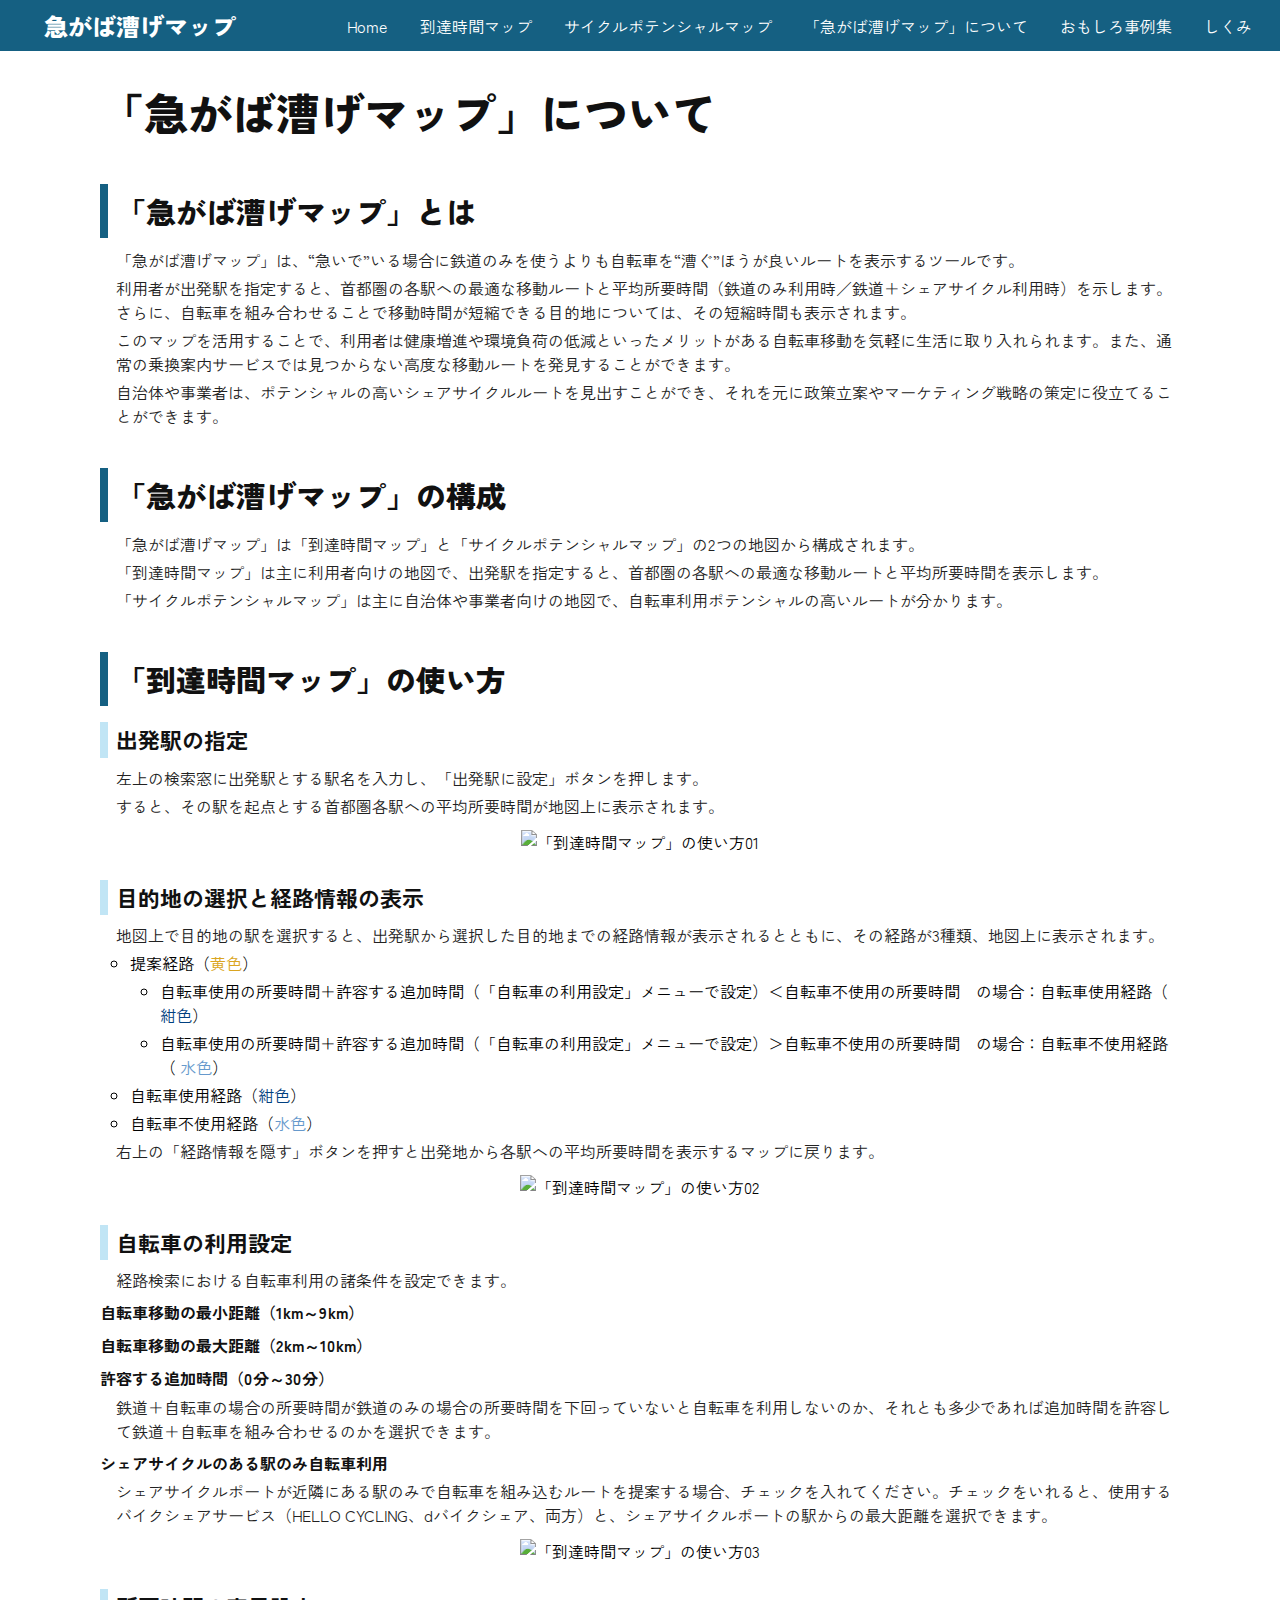
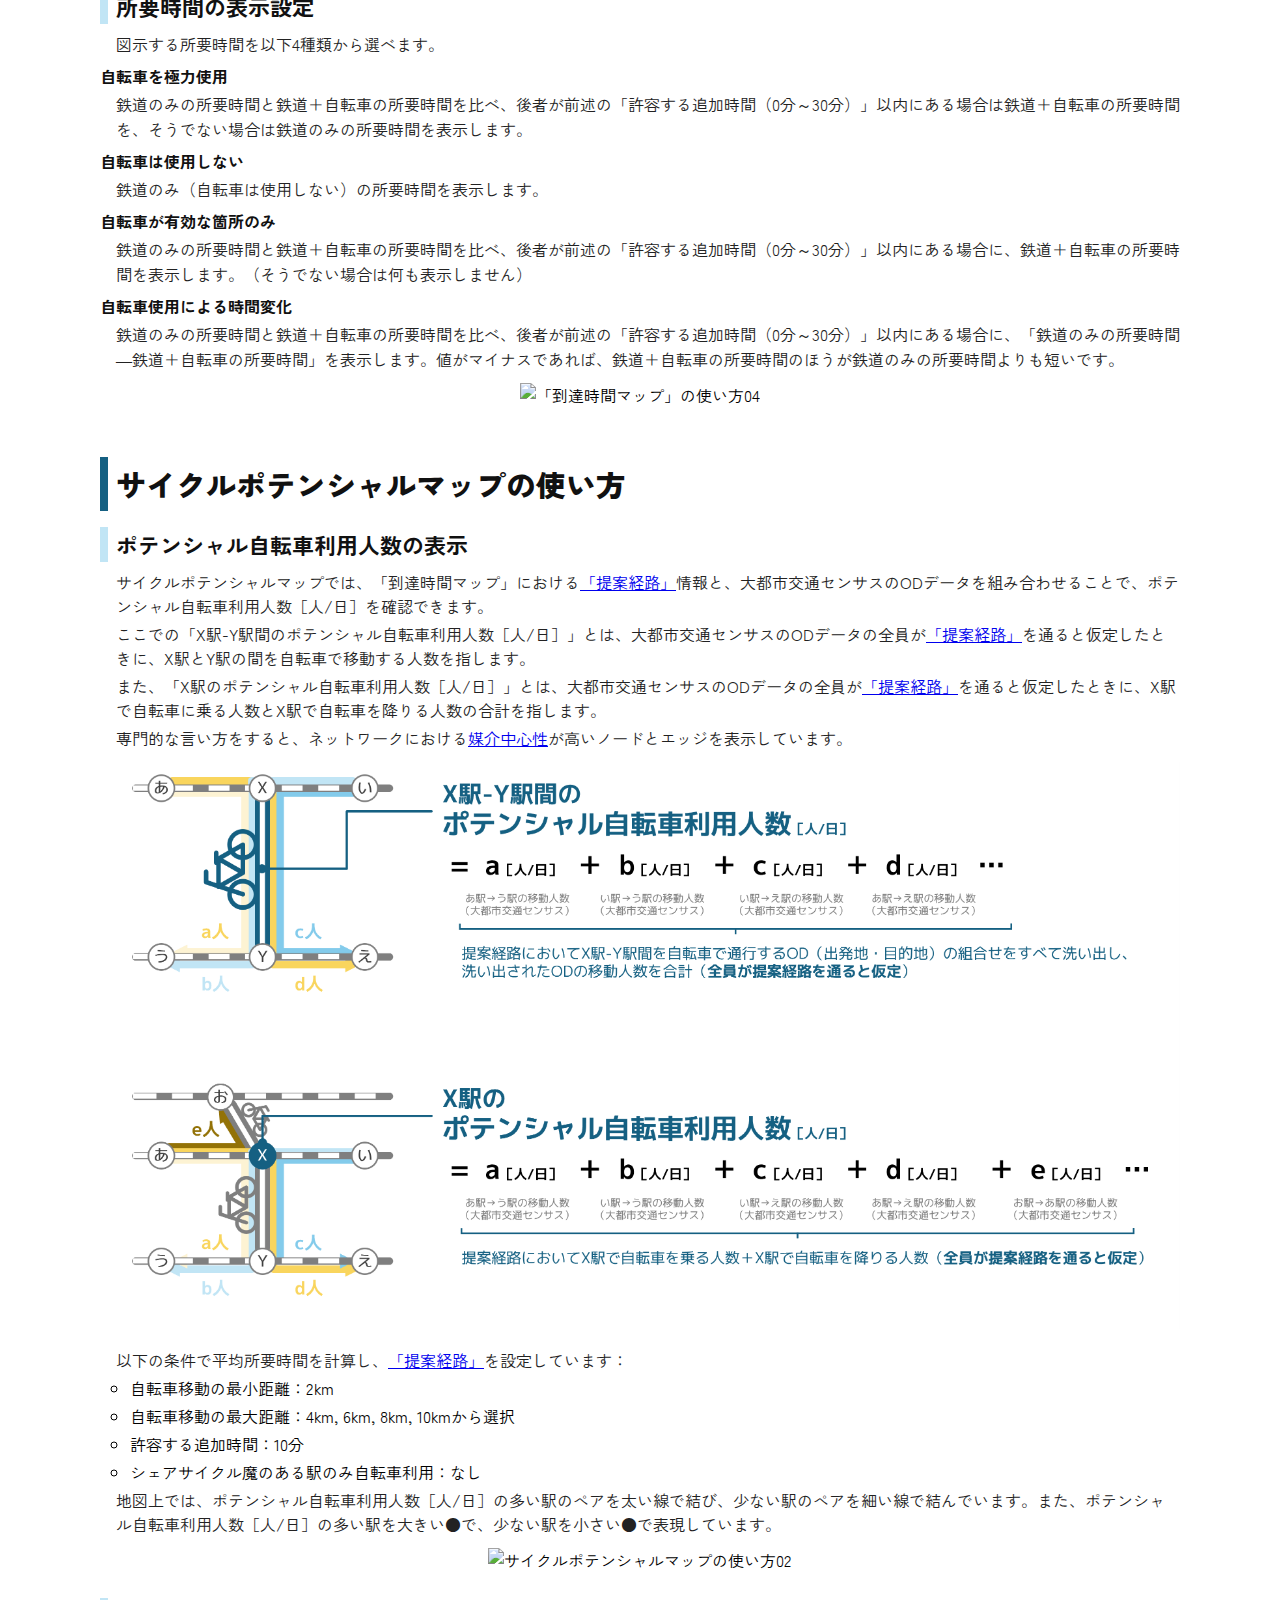
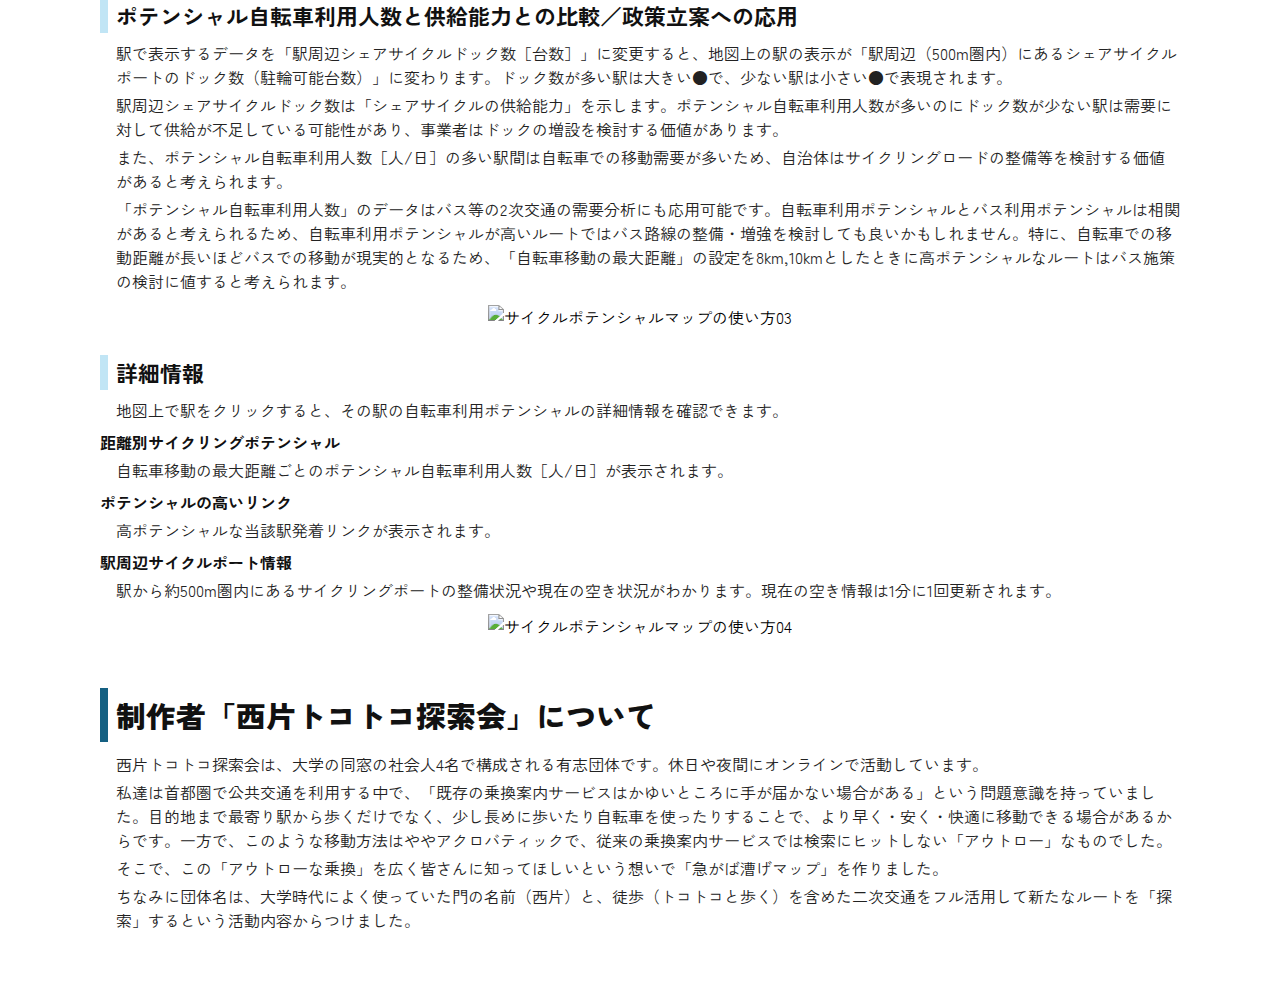
==== docs/about.html @ 2d782960 "1/11時点版コミット" ====
<!DOCTYPE html>
<html lang="ja">
<head>
    <meta charset="UTF-8">
    <meta name="viewport" content="width=device-width, initial-scale=1.0">
    <title>「急がば漕げマップ」について</title>

    <!-- PCブラウザでタブに表示されるアイコン画像 -->
    <link rel="shortcut icon" href="img/favicon.png">
    
    <!-- Google Fonts -->
    <link rel="preconnect" href="https://fonts.googleapis.com">
    <link rel="preconnect" href="https://fonts.gstatic.com" crossorigin>
    <link href="https://fonts.googleapis.com/css2?family=Zen+Kaku+Gothic+New&display=swap" rel="stylesheet">
    
    <!-- 共通 -->
    <script charset="utf-8" src="header.js"></script>
    <link href="style.css" rel="stylesheet">
    
</head>
<body>
    <!-- header.htmlから読み込んだ#headerをheaderタグとして配置 -->
    <header id="header-placeholder"></header>

    <main>
    <div class="article">
        <h1>「急がば漕げマップ」について</h1>

        <h2>「急がば漕げマップ」とは</h2>
            <p>「急がば漕げマップ」は、“急いで”いる場合に鉄道のみを使うよりも自転車を“漕ぐ”ほうが良いルートを表示するツールです。</p>
            <p>利用者が出発駅を指定すると、首都圏の各駅への最適な移動ルートと平均所要時間（鉄道のみ利用時／鉄道＋シェアサイクル利用時）を示します。さらに、自転車を組み合わせることで移動時間が短縮できる目的地については、その短縮時間も表示されます。</p>
            <p>このマップを活用することで、利用者は健康増進や環境負荷の低減といったメリットがある自転車移動を気軽に生活に取り入れられます。また、通常の乗換案内サービスでは見つからない高度な移動ルートを発見することができます。</p>
            <p>自治体や事業者は、ポテンシャルの高いシェアサイクルルートを見出すことができ、それを元に政策立案やマーケティング戦略の策定に役立てることができます。</p>
        <h2>「急がば漕げマップ」の構成</h2>
            <p>「急がば漕げマップ」は「到達時間マップ」と「サイクルポテンシャルマップ」の2つの地図から構成されます。</p>
            <p>「到達時間マップ」は主に利用者向けの地図で、出発駅を指定すると、首都圏の各駅への最適な移動ルートと平均所要時間を表示します。</p>
            <p>「サイクルポテンシャルマップ」は主に自治体や事業者向けの地図で、自転車利用ポテンシャルの高いルートが分かります。</p>
        <h2>「到達時間マップ」の使い方</h2>
            <h3>出発駅の指定</h3>
                <p>左上の検索窓に出発駅とする駅名を入力し、「出発駅に設定」ボタンを押します。</p>
                <p>すると、その駅を起点とする首都圏各駅への平均所要時間が地図上に表示されます。</p>
                <div class="explanation_img">
                    <img src="img/map_explanation01.png" alt="「到達時間マップ」の使い方01">
                </div>
            <h3>目的地の選択と経路情報の表示</h3> 
                <p>地図上で目的地の駅を選択すると、出発駅から選択した目的地までの経路情報が表示されるとともに、その経路が3種類、地図上に表示されます。</p>
                <ul>
                    <li id="suggest_route_def">提案経路（<span class="suggest_route">黄色</span>）</li>
                        <ul>
                            <li>自転車使用の所要時間＋許容する追加時間（「自転車の利用設定」メニューで設定）＜自転車不使用の所要時間　の場合：自転車使用経路（ <span class="cycle_route">紺色</span>）</li>
                            <li>自転車使用の所要時間＋許容する追加時間（「自転車の利用設定」メニューで設定）＞自転車不使用の所要時間　の場合：自転車不使用経路（ <span class="nocycle_route">水色</span>）</li>
                        </ul>
                    <li>自転車使用経路（<span class="cycle_route">紺色</span>）</li>
                    <li>自転車不使用経路（<span class="nocycle_route">水色</span>）</li>
                </ul>
                <p>右上の「経路情報を隠す」ボタンを押すと出発地から各駅への平均所要時間を表示するマップに戻ります。
                </p>
                <div class="explanation_img">
                    <img src="img/map_explanation02.png" alt="「到達時間マップ」の使い方02">
                </div>
            <h3>自転車の利用設定</h3>
                    <p>経路検索における自転車利用の諸条件を設定できます。</p>
                <h4>自転車移動の最小距離（1km～9km）</h4>
                <h4>自転車移動の最大距離（2km～10km）</h4>
                <h4>許容する追加時間（0分～30分）</h4>
                    <p>鉄道＋自転車の場合の所要時間が鉄道のみの場合の所要時間を下回っていないと自転車を利用しないのか、それとも多少であれば追加時間を許容して鉄道＋自転車を組み合わせるのかを選択できます。</p>
                <h4>シェアサイクルのある駅のみ自転車利用</h4>
                    <p>シェアサイクルポートが近隣にある駅のみで自転車を組み込むルートを提案する場合、チェックを入れてください。チェックをいれると、使用するバイクシェアサービス（HELLO CYCLING、dバイクシェア、両方）と、シェアサイクルポートの駅からの最大距離を選択できます。</p>
            <div class="explanation_img">
                <img src="img/map_explanation03.png" alt="「到達時間マップ」の使い方03">
            </div>

            <h3>所要時間の表示設定</h3>
                    <p>図示する所要時間を以下4種類から選べます。</p>
                <h4>自転車を極力使用</h4>
                    <p>鉄道のみの所要時間と鉄道＋自転車の所要時間を比べ、後者が前述の「許容する追加時間（0分～30分）」以内にある場合は鉄道＋自転車の所要時間を、そうでない場合は鉄道のみの所要時間を表示します。</p>
                <h4>自転車は使用しない</h4>
                    <p>鉄道のみ（自転車は使用しない）の所要時間を表示します。</p>
                <h4>自転車が有効な箇所のみ</h4>
                    <p>鉄道のみの所要時間と鉄道＋自転車の所要時間を比べ、後者が前述の「許容する追加時間（0分～30分）」以内にある場合に、鉄道＋自転車の所要時間を表示します。（そうでない場合は何も表示しません）</p>
                <h4>自転車使用による時間変化</h4>
                    <p>鉄道のみの所要時間と鉄道＋自転車の所要時間を比べ、後者が前述の「許容する追加時間（0分～30分）」以内にある場合に、「鉄道のみの所要時間―鉄道＋自転車の所要時間」を表示します。値がマイナスであれば、鉄道＋自転車の所要時間のほうが鉄道のみの所要時間よりも短いです。</p>
                    <div class="explanation_img">
                        <img src="img/map_explanation04.png" alt="「到達時間マップ」の使い方04">
                    </div>
        

        <h2>サイクルポテンシャルマップの使い方</h2>

        <h3>ポテンシャル自転車利用人数の表示</h3>
        <p>サイクルポテンシャルマップでは、「到達時間マップ」における<a href="#suggest_route_def">「提案経路」</a>情報と、大都市交通センサスのODデータを組み合わせることで、ポテンシャル自転車利用人数［人/日］を確認できます。</p>
        <p>ここでの「X駅-Y駅間のポテンシャル自転車利用人数［人/日］」とは、大都市交通センサスのODデータの全員が<a href="#suggest_route_def">「提案経路」</a>を通ると仮定したときに、X駅とY駅の間を自転車で移動する人数を指します。</p>
        <p>また、「X駅のポテンシャル自転車利用人数［人/日］」とは、大都市交通センサスのODデータの全員が<a href="#suggest_route_def">「提案経路」</a>を通ると仮定したときに、X駅で自転車に乗る人数とX駅で自転車を降りる人数の合計を指します。</p>
        <p>専門的な言い方をすると、ネットワークにおける<a href="https://en.wikipedia.org/wiki/Betweenness_centrality">媒介中心性</a>が高いノードとエッジを表示しています。</p>
        <div class="explanation_img">        
        <img src="img/cycle_potential_explanation01.png" alt="サイクルポテンシャルマップの使い方01">
        </div>


        <p>以下の条件で平均所要時間を計算し、<a href="#suggest_route_def">「提案経路」</a>を設定しています：</p>
        <ul>
        <li>自転車移動の最小距離：2km</li>
        <li>自転車移動の最大距離：4km, 6km, 8km, 10kmから選択</li>
        <li>許容する追加時間：10分</li>
        <li>シェアサイクル魔のある駅のみ自転車利用：なし</li>
        </ul>

        <p>地図上では、ポテンシャル自転車利用人数［人/日］の多い駅のペアを太い線で結び、少ない駅のペアを細い線で結んでいます。また、ポテンシャル自転車利用人数［人/日］の多い駅を大きい●で、少ない駅を小さい●で表現しています。</p>
        <div class="explanation_img">
            <img src="img/cycle_potential_explanation02.png" alt="サイクルポテンシャルマップの使い方02">
        </div>
        
        <h3>ポテンシャル自転車利用人数と供給能力との比較／政策立案への応用</h3>
        <p>駅で表示するデータを「駅周辺シェアサイクルドック数［台数］」に変更すると、地図上の駅の表示が「駅周辺（500m圏内）にあるシェアサイクルポートのドック数（駐輪可能台数）」に変わります。ドック数が多い駅は大きい●で、少ない駅は小さい●で表現されます。</p>
        <p>駅周辺シェアサイクルドック数は「シェアサイクルの供給能力」を示します。ポテンシャル自転車利用人数が多いのにドック数が少ない駅は需要に対して供給が不足している可能性があり、事業者はドックの増設を検討する価値があります。</p>
        <p>また、ポテンシャル自転車利用人数［人/日］の多い駅間は自転車での移動需要が多いため、自治体はサイクリングロードの整備等を検討する価値があると考えられます。</p>
        <p>「ポテンシャル自転車利用人数」のデータはバス等の2次交通の需要分析にも応用可能です。自転車利用ポテンシャルとバス利用ポテンシャルは相関があると考えられるため、自転車利用ポテンシャルが高いルートではバス路線の整備・増強を検討しても良いかもしれません。特に、自転車での移動距離が長いほどバスでの移動が現実的となるため、「自転車移動の最大距離」の設定を8km,10kmとしたときに高ポテンシャルなルートはバス施策の検討に値すると考えられます。</p>
        <div class="explanation_img">
            <img src="img/cycle_potential_explanation03.png" alt="サイクルポテンシャルマップの使い方03">
        </div>

        <h3>詳細情報</h3>
        <p>地図上で駅をクリックすると、その駅の自転車利用ポテンシャルの詳細情報を確認できます。</p>
        
        <h4>距離別サイクリングポテンシャル</h4>
        <p>自転車移動の最大距離ごとのポテンシャル自転車利用人数［人/日］が表示されます。</p>
        
        <h4>ポテンシャルの高いリンク</h4>
        <p>高ポテンシャルな当該駅発着リンクが表示されます。</p>
        
        <h4>駅周辺サイクルポート情報</h4>
        <p>駅から約500m圏内にあるサイクリングポートの整備状況や現在の空き状況がわかります。現在の空き情報は1分に1回更新されます。</p>
        <div class="explanation_img">
            <img src="img/cycle_potential_explanation04.png" alt="サイクルポテンシャルマップの使い方04">
        </div>


        <h2>制作者「西片トコトコ探索会」について</h2>
        <p>西片トコトコ探索会は、大学の同窓の社会人4名で構成される有志団体です。休日や夜間にオンラインで活動しています。</p>
        <p>私達は首都圏で公共交通を利用する中で、「既存の乗換案内サービスはかゆいところに手が届かない場合がある」という問題意識を持っていました。目的地まで最寄り駅から歩くだけでなく、少し長めに歩いたり自転車を使ったりすることで、より早く・安く・快適に移動できる場合があるからです。一方で、このような移動方法はややアクロバティックで、従来の乗換案内サービスでは検索にヒットしない「アウトロー」なものでした。</p>
        <p>そこで、この「アウトローな乗換」を広く皆さんに知ってほしいという想いで「急がば漕げマップ」を作りました。</p>
        <p>ちなみに団体名は、大学時代によく使っていた門の名前（西片）と、徒歩（トコトコと歩く）を含めた二次交通をフル活用して新たなルートを「探索」するという活動内容からつけました。</p>
    </div>

    
</main>

</body>
</html>
---- docs/style.css ----
body {
  margin: 0;
}


/* 
フォントをZenKakuGothicNewにする。
ただしGoogleからダウンロードしたままのデータは重いのでウェイトは2つで軽量化済み。
 */
 @font-face {
  font-family: 'Zen Kaku Gothic New';
  src: url("fonts/ZenKakuGothicNew-Regular.woff") format("woff");
  font-weight: 400;
  font-display: swap;
}
@font-face {
  font-family: 'Zen Kaku Gothic New';
  src: url("fonts/ZenKakuGothicNew-Black.woff") format("woff");
  font-weight: 900;
  font-display: swap;
}
@font-face {
  font-family: 'Zen Kaku Gothic New';
  src: url("fonts/ZenKakuGothicNew-Bold.woff") format("woff");
  font-weight: 700;
  font-display: swap;
}


/* フォントサイズの設定 */
body {
  font: size 12px;
}

h1 {
  font-size: 44px;
  color: #111;
}
h2 {
  font-size: 30px;
  margin-top: 40px;
  margin-bottom: 10px;
  color: #111;
}
h3 {
  font-size: 22px;
  margin-top: 16px;
  margin-bottom: 8px;
  color: #111;
}
h4{
  font-size: 16px;
  margin-top: 8px;
  margin-bottom: 4px;
  color: #111;
}
p {
  margin-top: 4px;
  margin-bottom: 2px;
  padding-left: 16px;
  color: #222;
}
li {
  margin-top: 4px;
  margin-bottom: 2px;
}
ul { 
  list-style-type: circle;
  padding-left: 30px;
  }
ol {
  list-style-type: decimal;
  padding-left: 30px;
}
  
/* フォントサイズの設定（スマホ） */
@media (max-width: 695px) {/* 695px以下*/
body {
    font-size: 12px;
}
h1{
  font-size: 30px;
  margin-top: 20px;
  margin-bottom: 10px;
}
h2 {
  font-size: 24px;
  margin-top: 32px;
  margin-bottom: 8px;
}
h3 {
  font-size: 18px;
  margin-top: 8px;
  margin-bottom: 4px;
}
h4 {
  font-size: 14px;
  margin-top: 4px;
  margin-bottom: 2px;
}
p {
  margin-top: 2px;
  margin-bottom: 1px;
  padding-left: 12px;
}
li {
  margin-top: 2px;
  margin-bottom: 1px;
}
ul { 
  list-style-type: circle;
  padding-left: 24px;
  }
ol {
  list-style-type: decimal;
  padding-left: 24px;
}
}


/* 段落スタイル（文字サイズ以外）の設定 */
h1 {
  font-weight: 900;

}
h2 {
  font-weight: 900;
  /* background: #eee; */
  /* border-left: #1e8702 solid 10px; */
  padding-left: 8px;
  line-height: 1.8;
  border-left: solid 8px #156082;
  /* background-color: #dbe6fe; */
  }
h3 {
  font-weight: 700;
  padding-left: 8px;
  line-height: 1.6;
  border-left: solid 8px #C1E5F5;
}
h4 {
  font-weight: 700;

}
p {
  font-weight: 400;
}

@media(max-width: 695px) {
  h2, h3{
    padding-left: 4px;
  }
}




.bold-text{
  font-weight: 700;
  background:linear-gradient(transparent 70%, #f9d55d 0) ;
}


/* 記事枠 */
.article {
    margin: 0 auto;
    margin-bottom: 60px;
    max-width: 1080px;
}


@media (max-width: 1100px) {
  .article {
    margin-left: 10px;
    margin-right: 10px;
    margin-bottom: 60px;
  }
}

.article img {
  width: 200px;
  margin: 10px auto;
}

.example_img {
  text-align: center;
  /* margin: 10px; */
}



/* about.html用 */
.explanation_img {
  text-align: center;
}

.explanation_img img {
  object-fit: contain;
  max-width: 100%;
  max-height: 100vh;
  width: auto;
  height: auto;
}

.suggest_route {
  color: #DAA520;
}

.cycle_route {
  color: #004080;
}

.nocycle_route {
  color: #6699CC;
}

/* 表 */
.article table {
  border-collapse: collapse;
  width: 100%;
  text-align: left;
  margin: 30px 0;
}

caption {
  font-weight: bold;
}

.article table tr {
  width: 100%;
  border-bottom: 1px solid #aaaaaa;
  /* border-left: none;
  border-right: none; */
}

.article table th, .article table td {
  padding: 5px 5px;
  /* border-bottom: 1px solid #aaaaaa; */
}

.explain-table tr :nth-child(1), .explain-table tr :nth-child(2), .explain-table-2 tr :nth-child(3) {
  word-break: keep-all;
  overflow-wrap: break-word;
}

.explain-table tr {
  width: 100%;
}

.explain-table tr td, .explain-table tr th {
  min-width: 15%;
}

.explain-table tr :last-child {
  max-width: 60%;
}

#data-fill tr :first-child {
  width: 65%;
}

#data-fill tr :last-child {
  width: 35%;
}

/* 図 */
#h3_img img {
  max-width: 600px;
}


/* ヘッダーが動かないようにする */

#header_placeholder {
  position: relative; /*ieはposition:sticky非対応につき先にrelativeにしておく*/
  z-index: 1000; /*slickのcustom.cssでz-index:100が出てくるので1000にする*/
}

@supports (position: sticky) {
  #header_placeholder {
    position: sticky;
    top: -1px; /*上から-1pxのところにくっつかせる（#headerのちょっと上に微妙な隙間ができるので0pxではなく-1px）*/
  }
}
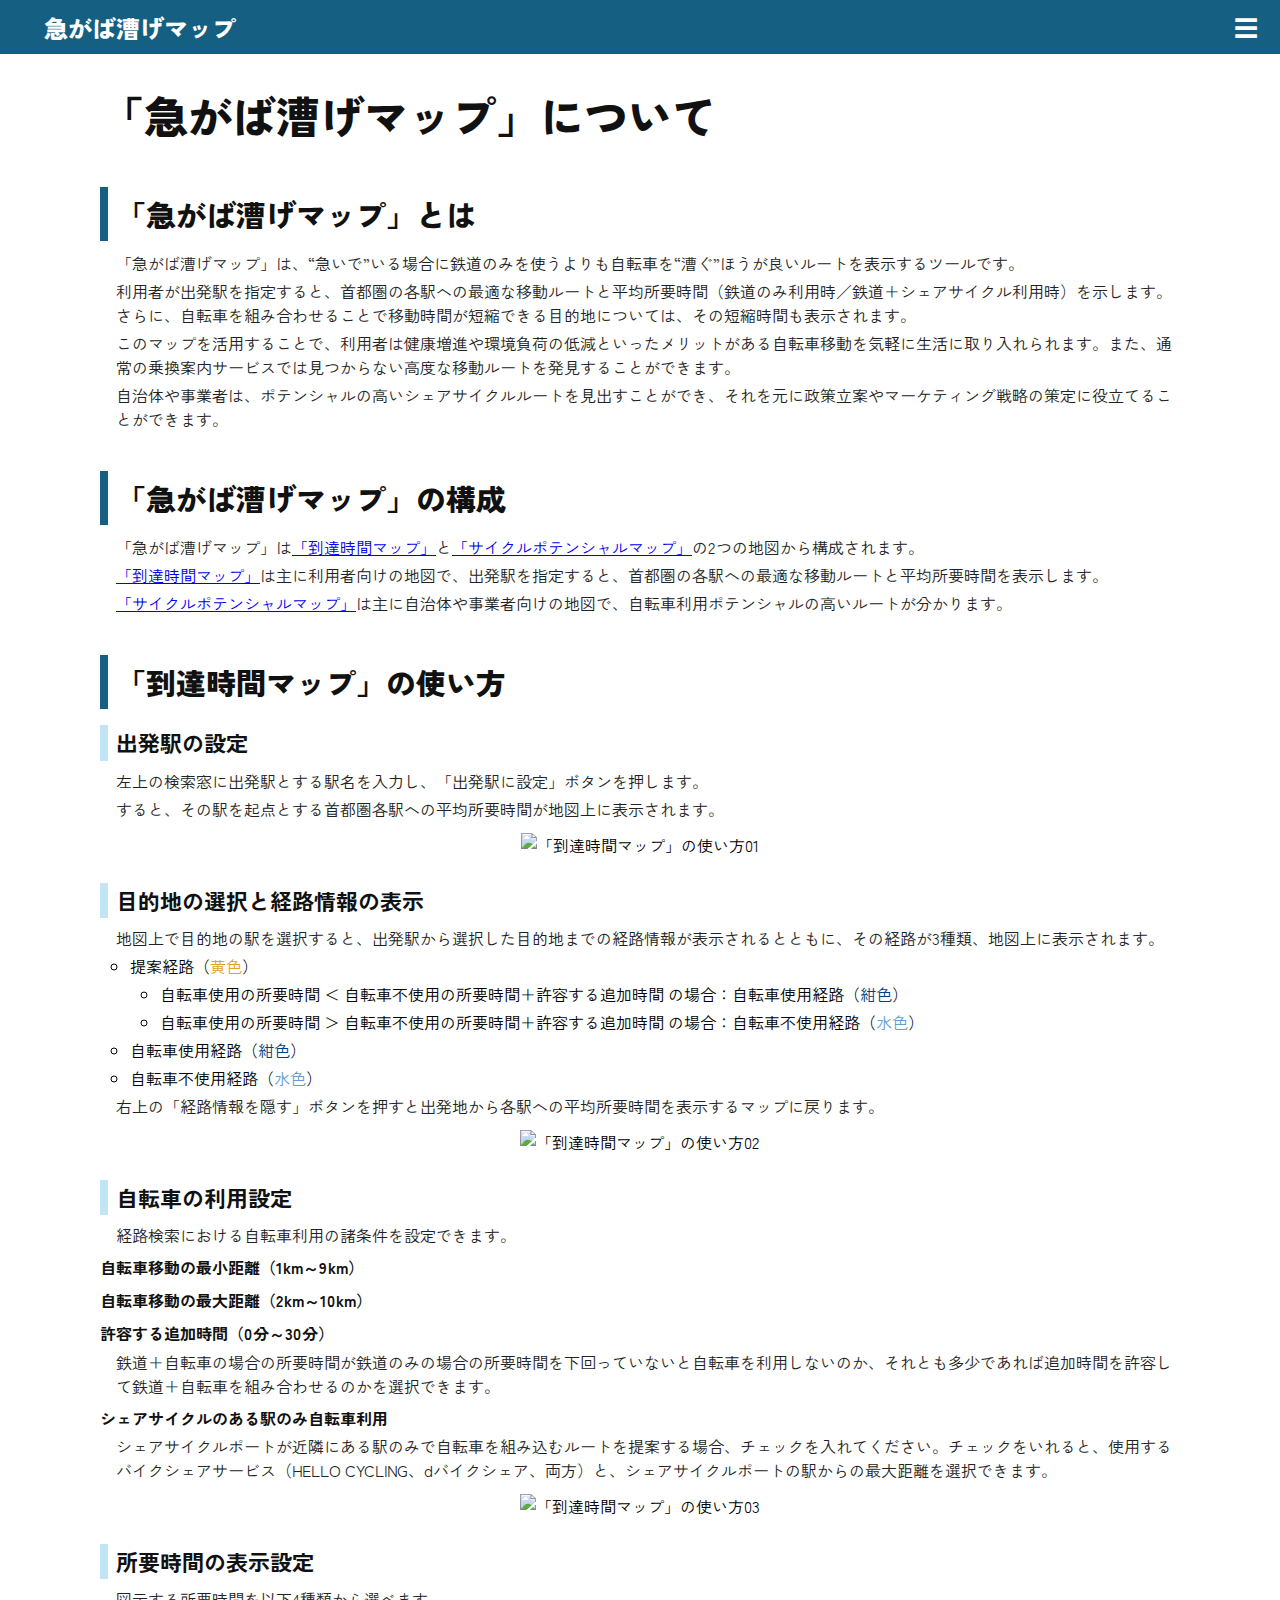
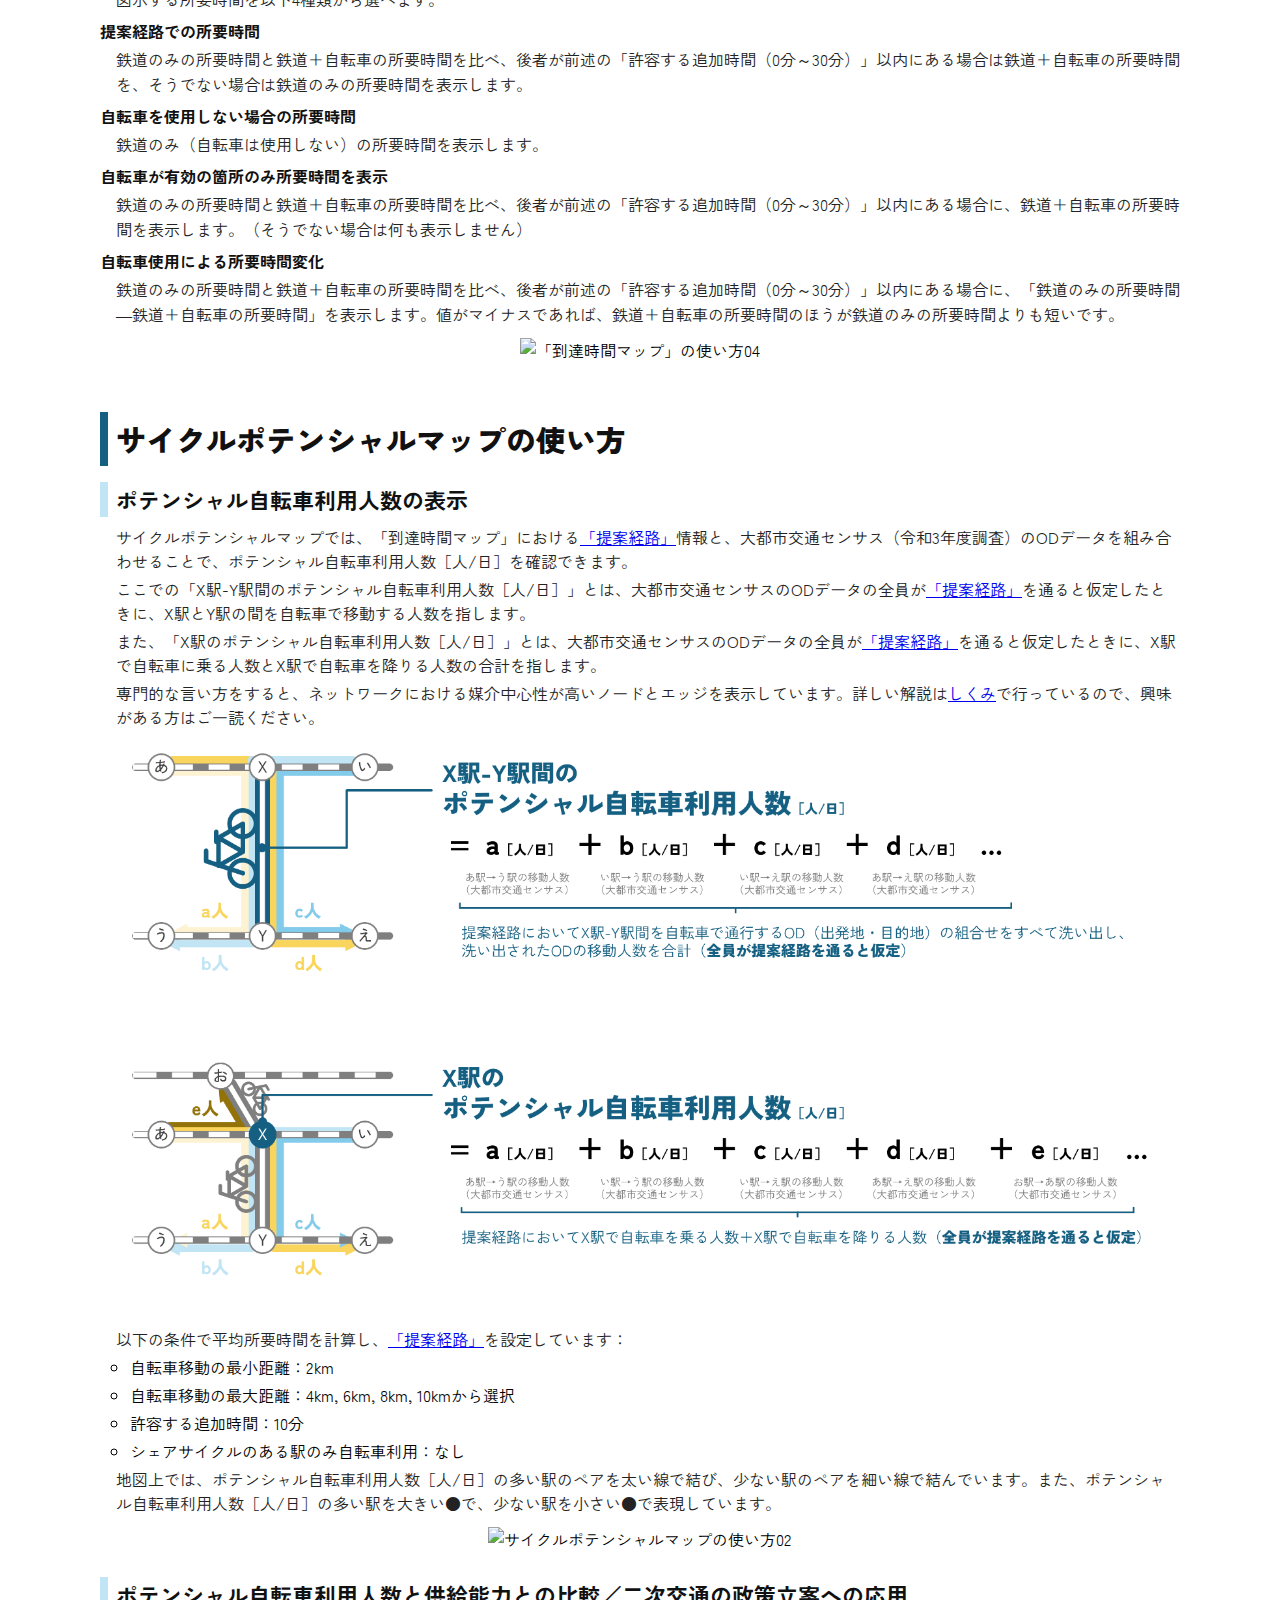
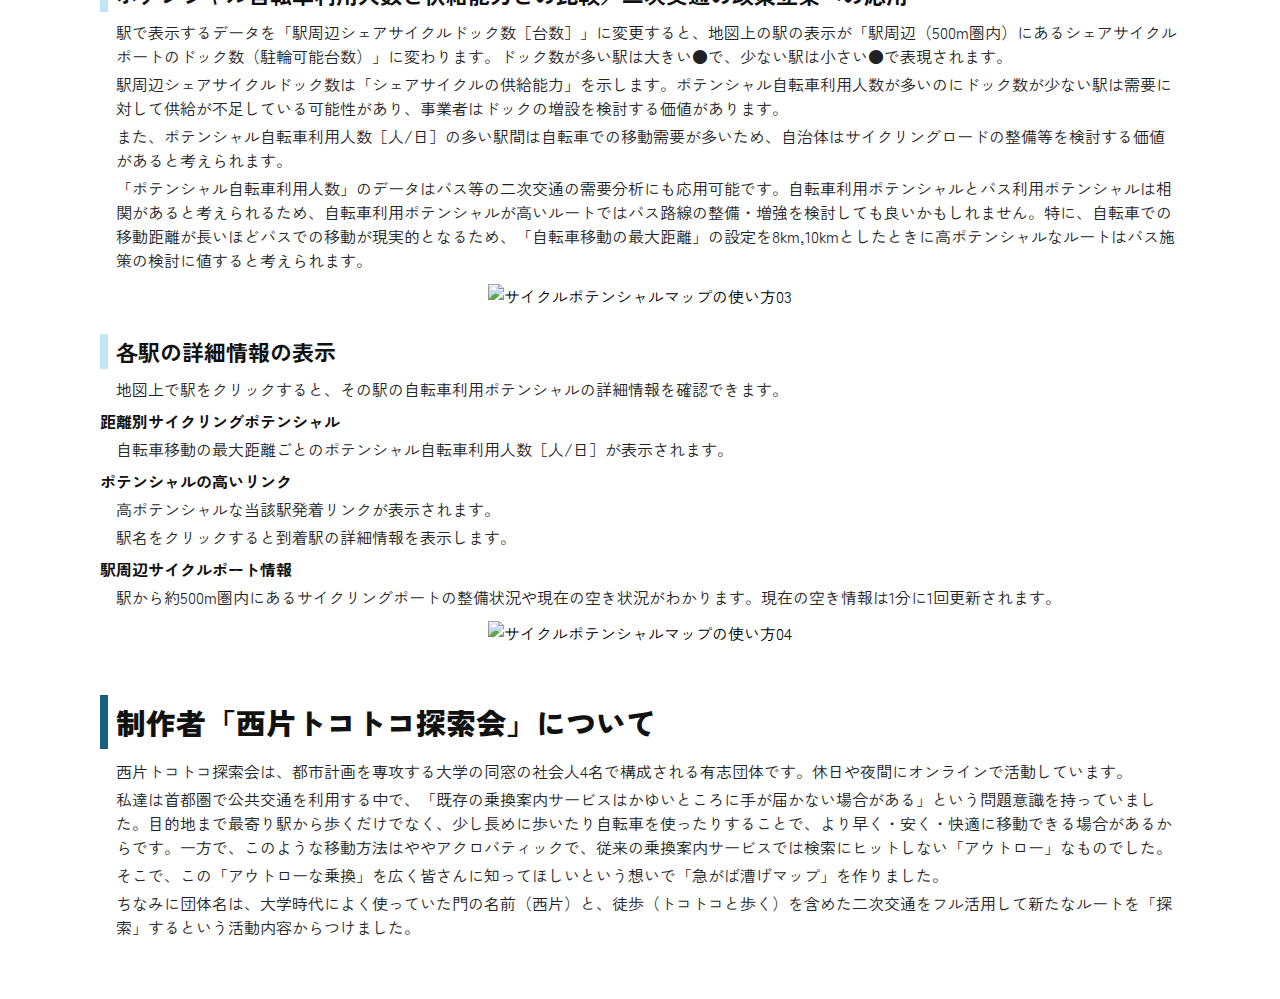
==== commit d4f3839f: "20250113_高山更新" ====
--- a/docs/about.html
+++ b/docs/about.html
@@ -32,11 +32,11 @@
             <p>このマップを活用することで、利用者は健康増進や環境負荷の低減といったメリットがある自転車移動を気軽に生活に取り入れられます。また、通常の乗換案内サービスでは見つからない高度な移動ルートを発見することができます。</p>
             <p>自治体や事業者は、ポテンシャルの高いシェアサイクルルートを見出すことができ、それを元に政策立案やマーケティング戦略の策定に役立てることができます。</p>
         <h2>「急がば漕げマップ」の構成</h2>
-            <p>「急がば漕げマップ」は「到達時間マップ」と「サイクルポテンシャルマップ」の2つの地図から構成されます。</p>
-            <p>「到達時間マップ」は主に利用者向けの地図で、出発駅を指定すると、首都圏の各駅への最適な移動ルートと平均所要時間を表示します。</p>
-            <p>「サイクルポテンシャルマップ」は主に自治体や事業者向けの地図で、自転車利用ポテンシャルの高いルートが分かります。</p>
-        <h2>「到達時間マップ」の使い方</h2>
-            <h3>出発駅の指定</h3>
+            <p>「急がば漕げマップ」は<a href="map.html" target="_blank">「到達時間マップ」</a>と<a href="cycle_station.html" target="_blank">「サイクルポテンシャルマップ」</a>の2つの地図から構成されます。</p>
+            <p><a href="map.html" target="_blank">「到達時間マップ」</a>は主に利用者向けの地図で、出発駅を指定すると、首都圏の各駅への最適な移動ルートと平均所要時間を表示します。</p>
+            <p><a href="cycle_station.html" target="_blank">「サイクルポテンシャルマップ」</a>は主に自治体や事業者向けの地図で、自転車利用ポテンシャルの高いルートが分かります。</p>
+        <h2 id="guide_map">「到達時間マップ」の使い方</h2>
+            <h3>出発駅の設定</h3>
                 <p>左上の検索窓に出発駅とする駅名を入力し、「出発駅に設定」ボタンを押します。</p>
                 <p>すると、その駅を起点とする首都圏各駅への平均所要時間が地図上に表示されます。</p>
                 <div class="explanation_img">
@@ -47,8 +47,8 @@
                 <ul>
                     <li id="suggest_route_def">提案経路（<span class="suggest_route">黄色</span>）</li>
                         <ul>
-                            <li>自転車使用の所要時間＋許容する追加時間（「自転車の利用設定」メニューで設定）＜自転車不使用の所要時間　の場合：自転車使用経路（ <span class="cycle_route">紺色</span>）</li>
-                            <li>自転車使用の所要時間＋許容する追加時間（「自転車の利用設定」メニューで設定）＞自転車不使用の所要時間　の場合：自転車不使用経路（ <span class="nocycle_route">水色</span>）</li>
+                            <li>自転車使用の所要時間 ＜ 自転車不使用の所要時間＋許容する追加時間 の場合：自転車使用経路（<span class="cycle_route">紺色</span>）</li>
+                            <li>自転車使用の所要時間 ＞ 自転車不使用の所要時間＋許容する追加時間 の場合：自転車不使用経路（<span class="nocycle_route">水色</span>）</li>
                         </ul>
                     <li>自転車使用経路（<span class="cycle_route">紺色</span>）</li>
                     <li>自転車不使用経路（<span class="nocycle_route">水色</span>）</li>
@@ -72,26 +72,26 @@
 
             <h3>所要時間の表示設定</h3>
                     <p>図示する所要時間を以下4種類から選べます。</p>
-                <h4>自転車を極力使用</h4>
+                <h4>提案経路での所要時間</h4>
                     <p>鉄道のみの所要時間と鉄道＋自転車の所要時間を比べ、後者が前述の「許容する追加時間（0分～30分）」以内にある場合は鉄道＋自転車の所要時間を、そうでない場合は鉄道のみの所要時間を表示します。</p>
-                <h4>自転車は使用しない</h4>
+                <h4>自転車を使用しない場合の所要時間</h4>
                     <p>鉄道のみ（自転車は使用しない）の所要時間を表示します。</p>
-                <h4>自転車が有効な箇所のみ</h4>
+                <h4>自転車が有効の箇所のみ所要時間を表示</h4>
                     <p>鉄道のみの所要時間と鉄道＋自転車の所要時間を比べ、後者が前述の「許容する追加時間（0分～30分）」以内にある場合に、鉄道＋自転車の所要時間を表示します。（そうでない場合は何も表示しません）</p>
-                <h4>自転車使用による時間変化</h4>
+                <h4>自転車使用による所要時間変化</h4>
                     <p>鉄道のみの所要時間と鉄道＋自転車の所要時間を比べ、後者が前述の「許容する追加時間（0分～30分）」以内にある場合に、「鉄道のみの所要時間―鉄道＋自転車の所要時間」を表示します。値がマイナスであれば、鉄道＋自転車の所要時間のほうが鉄道のみの所要時間よりも短いです。</p>
                     <div class="explanation_img">
                         <img src="img/map_explanation04.png" alt="「到達時間マップ」の使い方04">
                     </div>
         
 
-        <h2>サイクルポテンシャルマップの使い方</h2>
+        <h2 id="guide_cycle_station">サイクルポテンシャルマップの使い方</h2>
 
         <h3>ポテンシャル自転車利用人数の表示</h3>
-        <p>サイクルポテンシャルマップでは、「到達時間マップ」における<a href="#suggest_route_def">「提案経路」</a>情報と、大都市交通センサスのODデータを組み合わせることで、ポテンシャル自転車利用人数［人/日］を確認できます。</p>
+        <p>サイクルポテンシャルマップでは、「到達時間マップ」における<a href="#suggest_route_def">「提案経路」</a>情報と、大都市交通センサス（令和3年度調査）のODデータを組み合わせることで、ポテンシャル自転車利用人数［人/日］を確認できます。</p>
         <p>ここでの「X駅-Y駅間のポテンシャル自転車利用人数［人/日］」とは、大都市交通センサスのODデータの全員が<a href="#suggest_route_def">「提案経路」</a>を通ると仮定したときに、X駅とY駅の間を自転車で移動する人数を指します。</p>
         <p>また、「X駅のポテンシャル自転車利用人数［人/日］」とは、大都市交通センサスのODデータの全員が<a href="#suggest_route_def">「提案経路」</a>を通ると仮定したときに、X駅で自転車に乗る人数とX駅で自転車を降りる人数の合計を指します。</p>
-        <p>専門的な言い方をすると、ネットワークにおける<a href="https://en.wikipedia.org/wiki/Betweenness_centrality">媒介中心性</a>が高いノードとエッジを表示しています。</p>
+        <p>専門的な言い方をすると、ネットワークにおける媒介中心性が高いノードとエッジを表示しています。詳しい解説は<a href="explained.html" target="_blank">しくみ</a>で行っているので、興味がある方はご一読ください。</p>
         <div class="explanation_img">        
         <img src="img/cycle_potential_explanation01.png" alt="サイクルポテンシャルマップの使い方01">
         </div>
@@ -102,7 +102,7 @@
         <li>自転車移動の最小距離：2km</li>
         <li>自転車移動の最大距離：4km, 6km, 8km, 10kmから選択</li>
         <li>許容する追加時間：10分</li>
-        <li>シェアサイクル魔のある駅のみ自転車利用：なし</li>
+        <li>シェアサイクルのある駅のみ自転車利用：なし</li>
         </ul>
 
         <p>地図上では、ポテンシャル自転車利用人数［人/日］の多い駅のペアを太い線で結び、少ない駅のペアを細い線で結んでいます。また、ポテンシャル自転車利用人数［人/日］の多い駅を大きい●で、少ない駅を小さい●で表現しています。</p>
@@ -110,16 +110,16 @@
             <img src="img/cycle_potential_explanation02.png" alt="サイクルポテンシャルマップの使い方02">
         </div>
         
-        <h3>ポテンシャル自転車利用人数と供給能力との比較／政策立案への応用</h3>
+        <h3>ポテンシャル自転車利用人数と供給能力との比較／二次交通の政策立案への応用</h3>
         <p>駅で表示するデータを「駅周辺シェアサイクルドック数［台数］」に変更すると、地図上の駅の表示が「駅周辺（500m圏内）にあるシェアサイクルポートのドック数（駐輪可能台数）」に変わります。ドック数が多い駅は大きい●で、少ない駅は小さい●で表現されます。</p>
         <p>駅周辺シェアサイクルドック数は「シェアサイクルの供給能力」を示します。ポテンシャル自転車利用人数が多いのにドック数が少ない駅は需要に対して供給が不足している可能性があり、事業者はドックの増設を検討する価値があります。</p>
         <p>また、ポテンシャル自転車利用人数［人/日］の多い駅間は自転車での移動需要が多いため、自治体はサイクリングロードの整備等を検討する価値があると考えられます。</p>
-        <p>「ポテンシャル自転車利用人数」のデータはバス等の2次交通の需要分析にも応用可能です。自転車利用ポテンシャルとバス利用ポテンシャルは相関があると考えられるため、自転車利用ポテンシャルが高いルートではバス路線の整備・増強を検討しても良いかもしれません。特に、自転車での移動距離が長いほどバスでの移動が現実的となるため、「自転車移動の最大距離」の設定を8km,10kmとしたときに高ポテンシャルなルートはバス施策の検討に値すると考えられます。</p>
+        <p>「ポテンシャル自転車利用人数」のデータはバス等の二次交通の需要分析にも応用可能です。自転車利用ポテンシャルとバス利用ポテンシャルは相関があると考えられるため、自転車利用ポテンシャルが高いルートではバス路線の整備・増強を検討しても良いかもしれません。特に、自転車での移動距離が長いほどバスでの移動が現実的となるため、「自転車移動の最大距離」の設定を8km,10kmとしたときに高ポテンシャルなルートはバス施策の検討に値すると考えられます。</p>
         <div class="explanation_img">
             <img src="img/cycle_potential_explanation03.png" alt="サイクルポテンシャルマップの使い方03">
         </div>
 
-        <h3>詳細情報</h3>
+        <h3>各駅の詳細情報の表示</h3>
         <p>地図上で駅をクリックすると、その駅の自転車利用ポテンシャルの詳細情報を確認できます。</p>
         
         <h4>距離別サイクリングポテンシャル</h4>
@@ -127,6 +127,7 @@
         
         <h4>ポテンシャルの高いリンク</h4>
         <p>高ポテンシャルな当該駅発着リンクが表示されます。</p>
+        <p>駅名をクリックすると到着駅の詳細情報を表示します。</p>
         
         <h4>駅周辺サイクルポート情報</h4>
         <p>駅から約500m圏内にあるサイクリングポートの整備状況や現在の空き状況がわかります。現在の空き情報は1分に1回更新されます。</p>
@@ -136,7 +137,7 @@
 
 
         <h2>制作者「西片トコトコ探索会」について</h2>
-        <p>西片トコトコ探索会は、大学の同窓の社会人4名で構成される有志団体です。休日や夜間にオンラインで活動しています。</p>
+        <p>西片トコトコ探索会は、都市計画を専攻する大学の同窓の社会人4名で構成される有志団体です。休日や夜間にオンラインで活動しています。</p>
         <p>私達は首都圏で公共交通を利用する中で、「既存の乗換案内サービスはかゆいところに手が届かない場合がある」という問題意識を持っていました。目的地まで最寄り駅から歩くだけでなく、少し長めに歩いたり自転車を使ったりすることで、より早く・安く・快適に移動できる場合があるからです。一方で、このような移動方法はややアクロバティックで、従来の乗換案内サービスでは検索にヒットしない「アウトロー」なものでした。</p>
         <p>そこで、この「アウトローな乗換」を広く皆さんに知ってほしいという想いで「急がば漕げマップ」を作りました。</p>
         <p>ちなみに団体名は、大学時代によく使っていた門の名前（西片）と、徒歩（トコトコと歩く）を含めた二次交通をフル活用して新たなルートを「探索」するという活動内容からつけました。</p>
--- a/docs/style.css
+++ b/docs/style.css
@@ -265,7 +265,7 @@
 
 /* 図 */
 #h3_img img {
-  max-width: 600px;
+  width: 600px;
 }
 
 
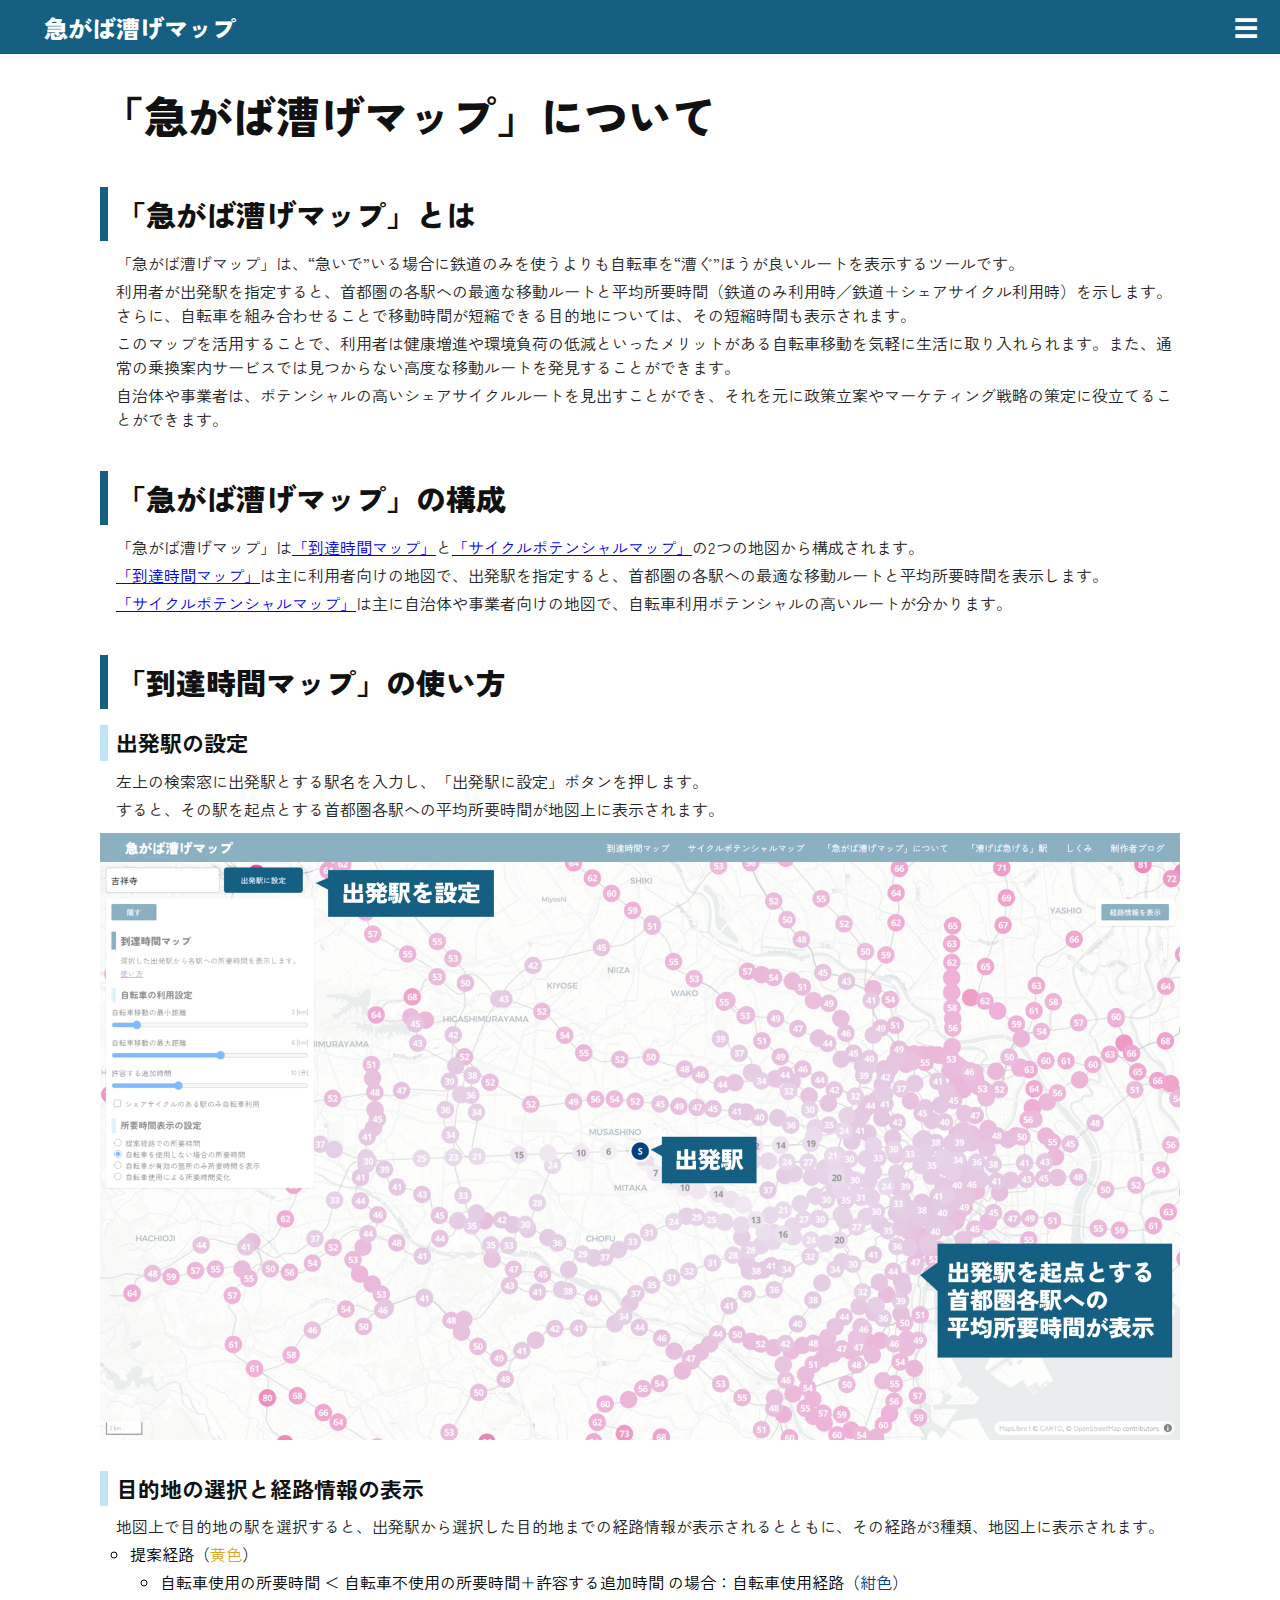
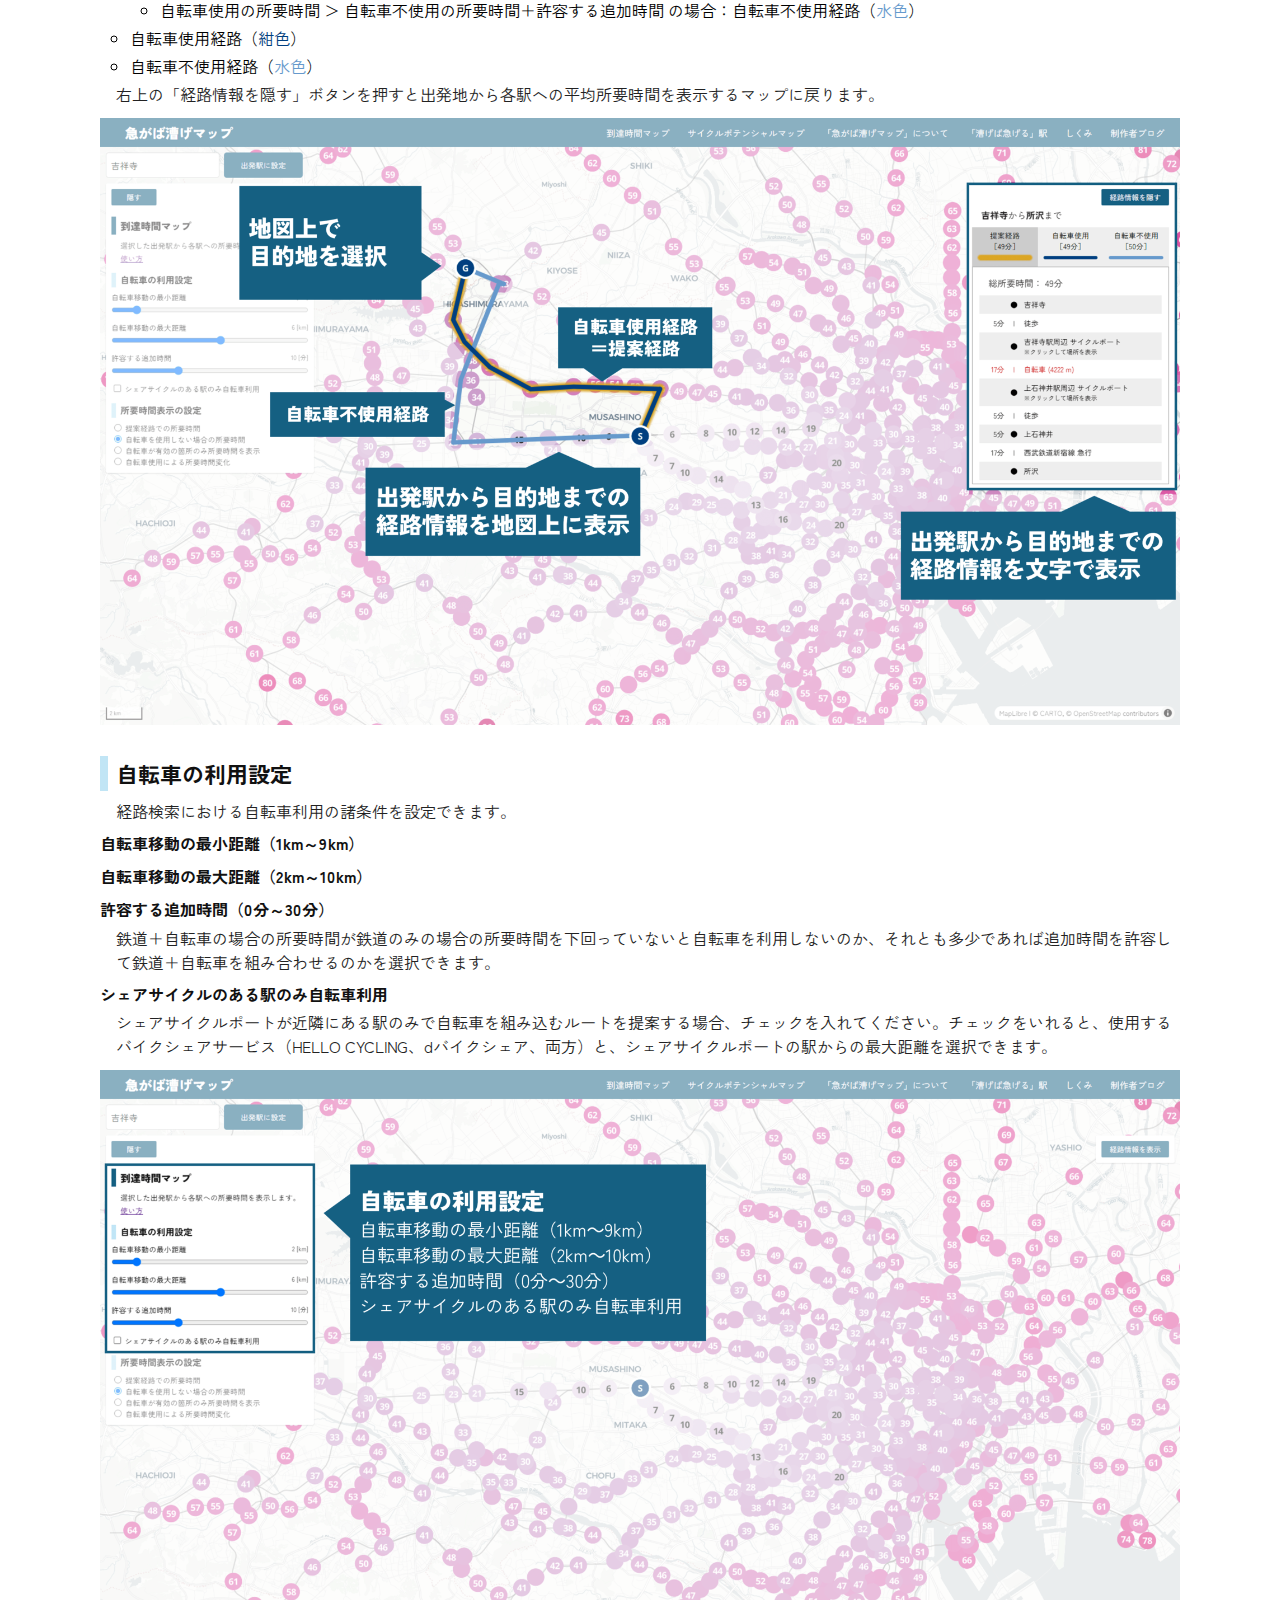
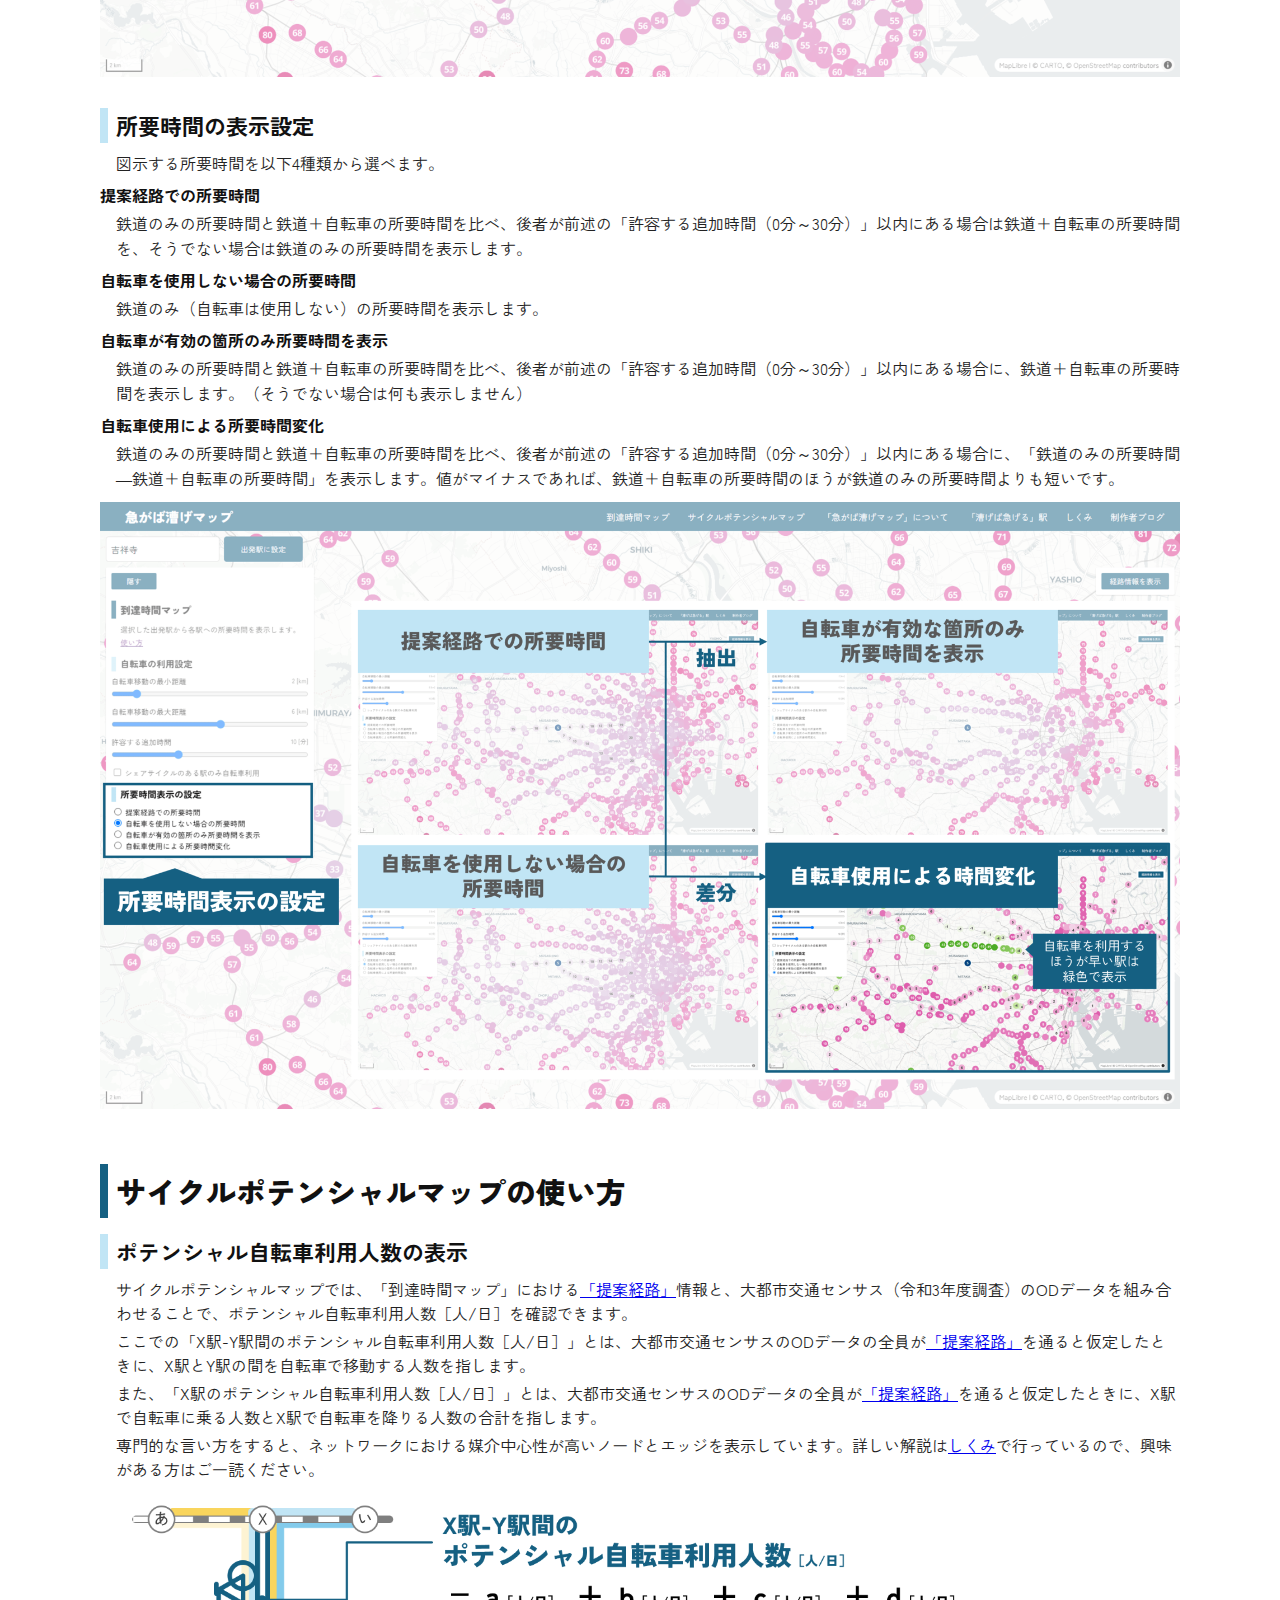
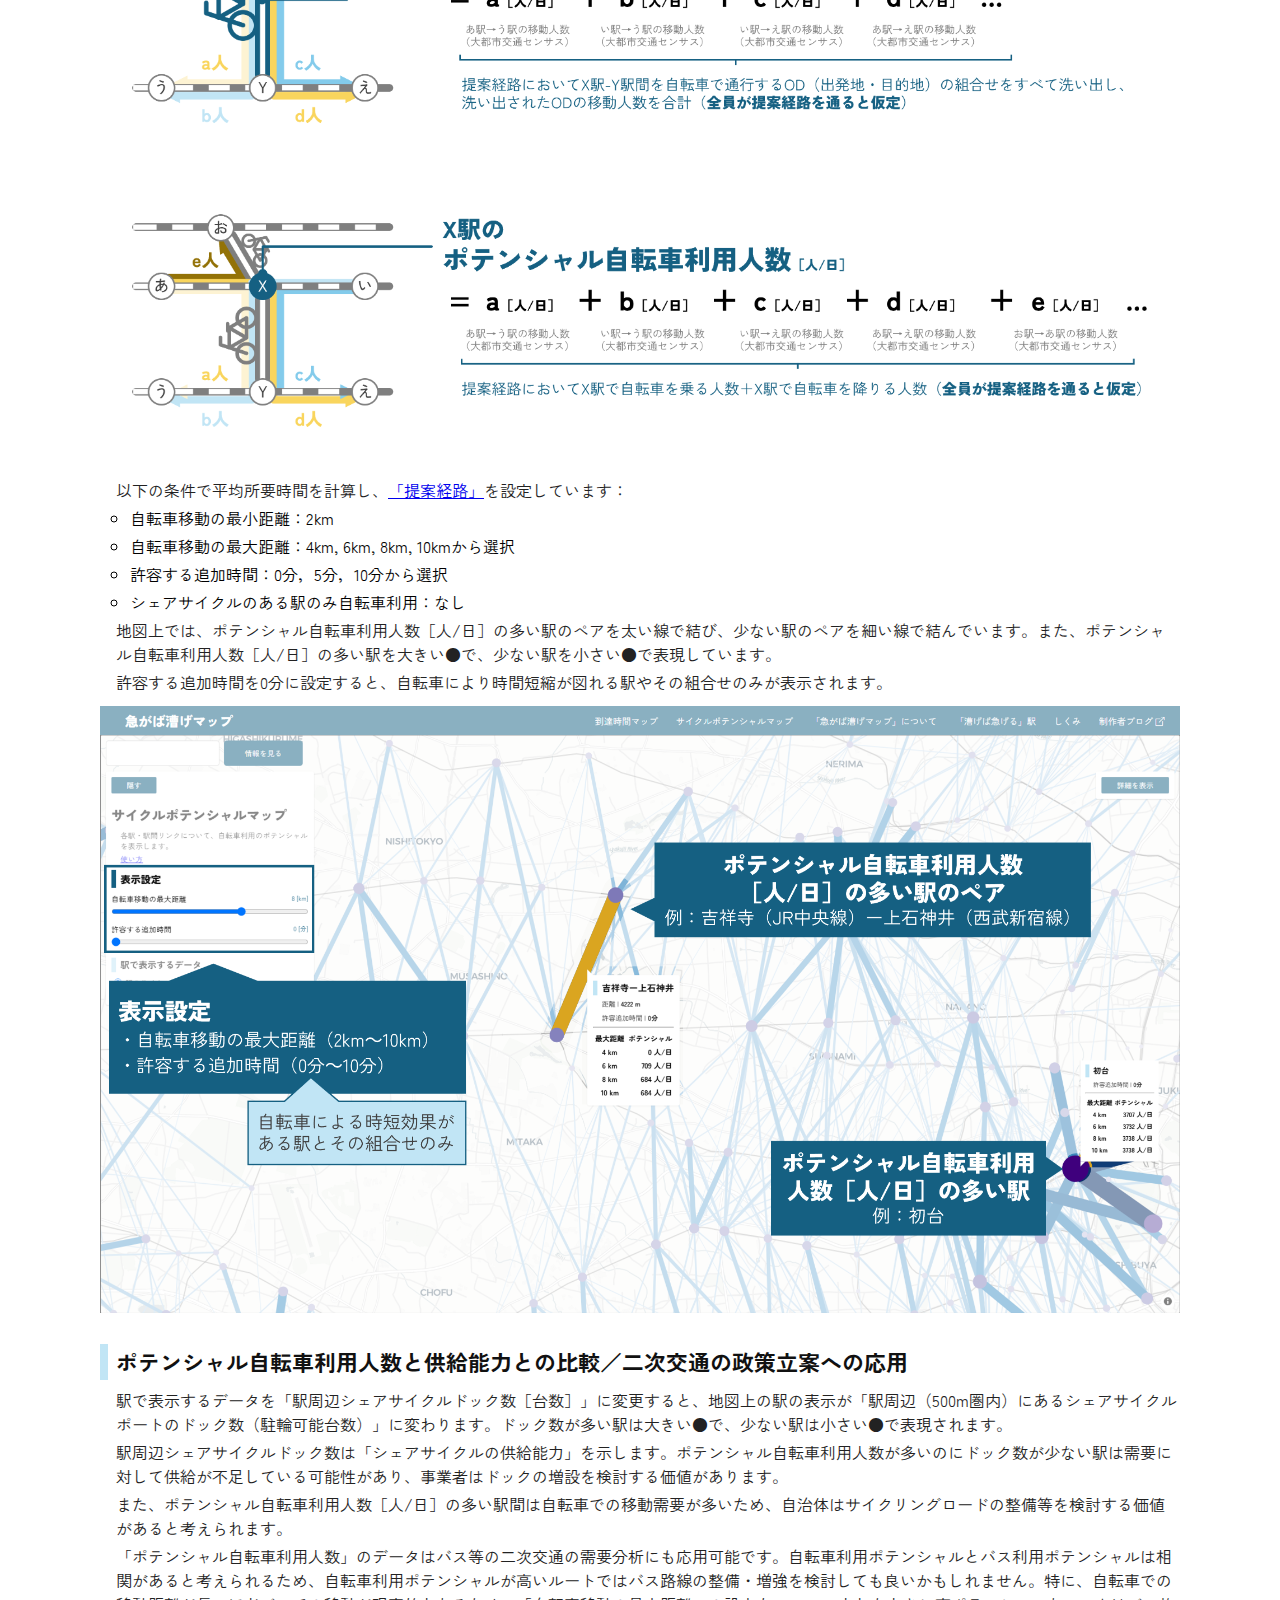
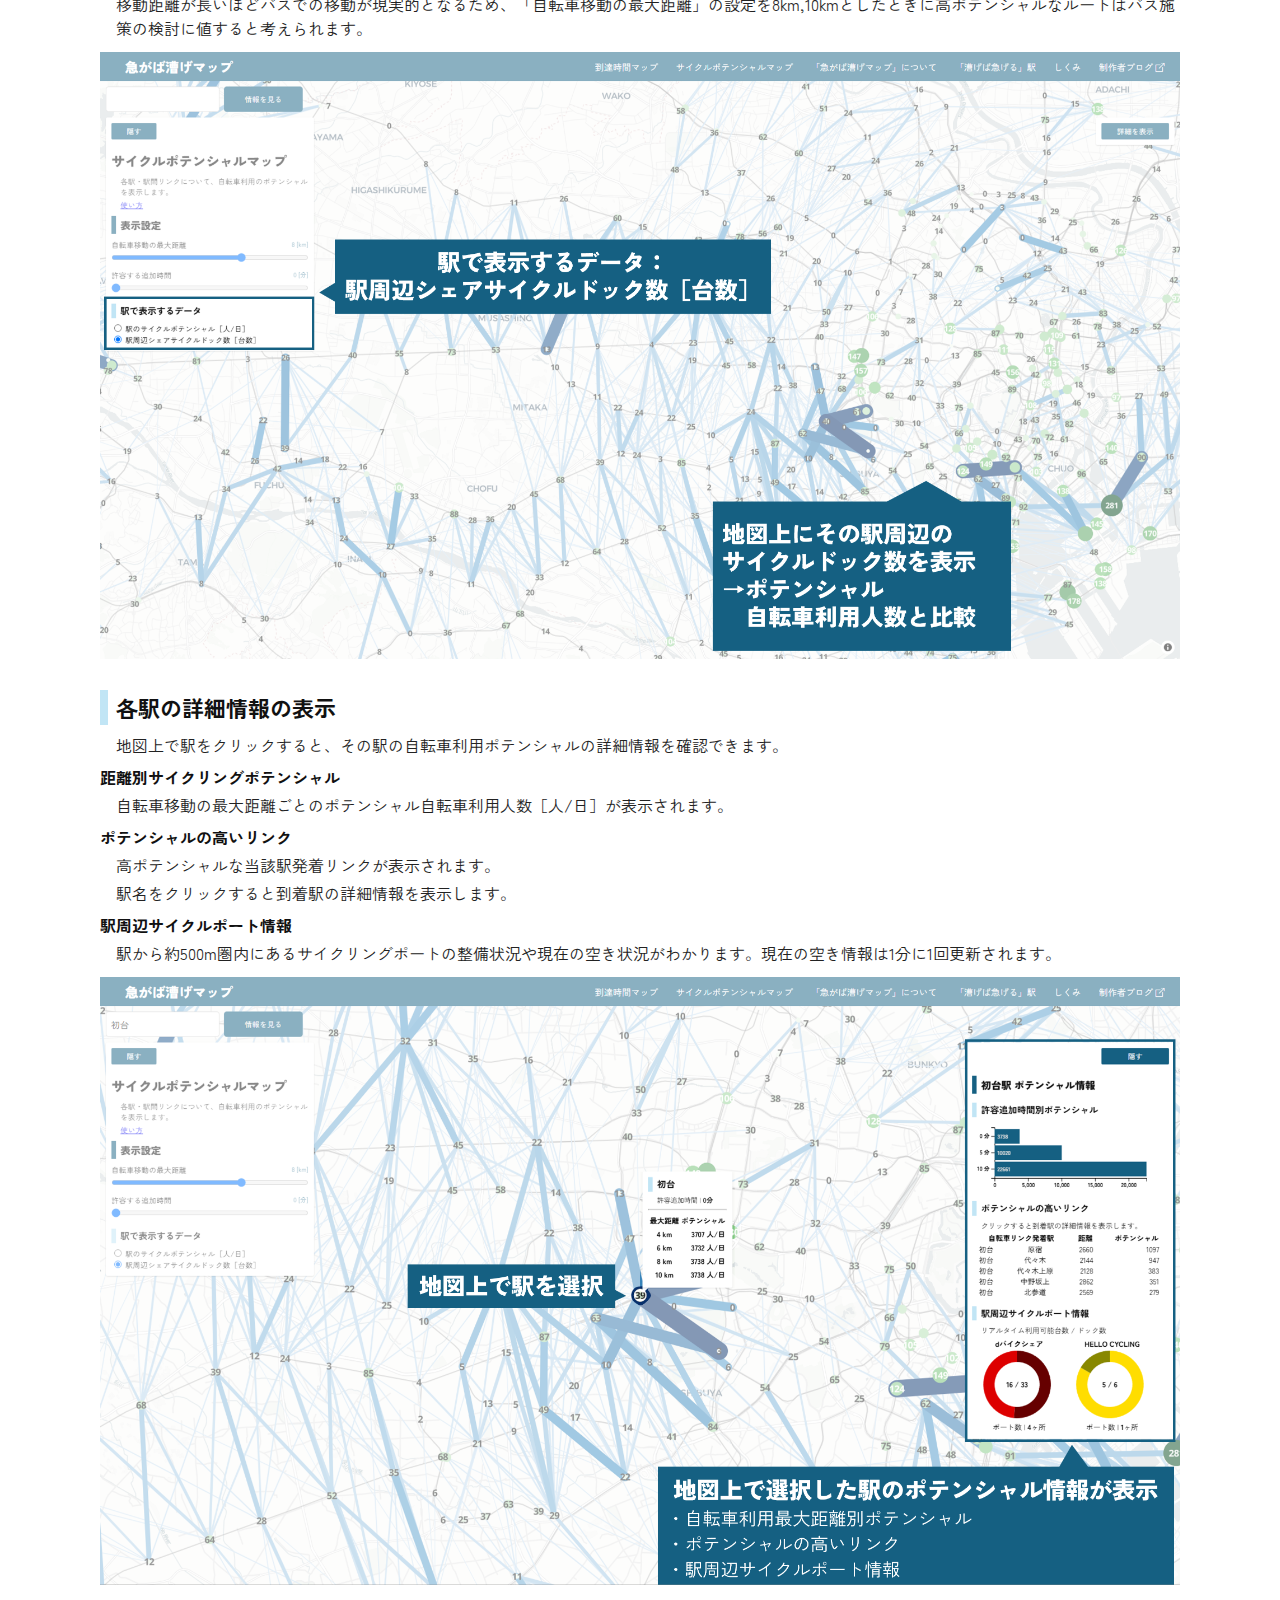
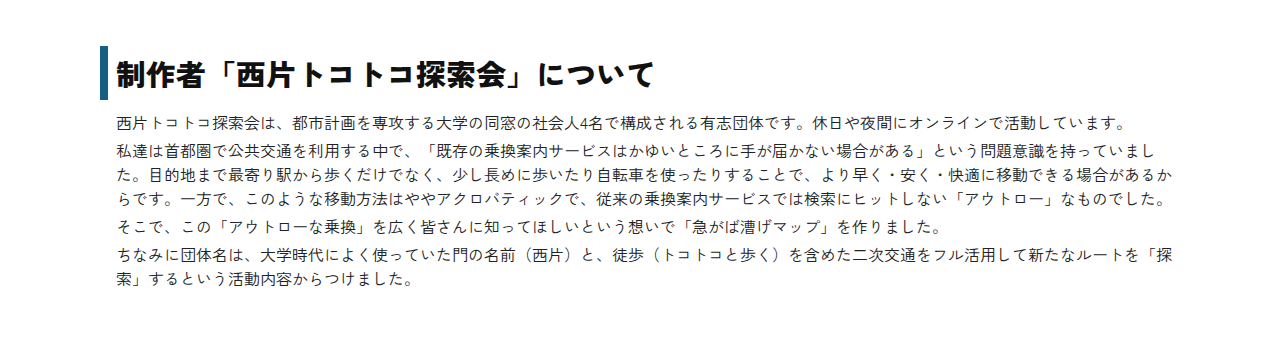
==== commit e77dd3f1: "ポテンシャルマップの更新説明＋画像リサイズ" ====
--- a/docs/about.html
+++ b/docs/about.html
@@ -3,7 +3,23 @@
 <head>
     <meta charset="UTF-8">
     <meta name="viewport" content="width=device-width, initial-scale=1.0">
-    <title>「急がば漕げマップ」について</title>
+    <title>「急がば漕げマップ」について | 急がば漕げマップ</title>
+    <meta name="description" content="「急がば漕げマップ」の使い方や制作チームについて紹介します。">
+
+    <!-- OGP -->
+    <meta property="og:url" content="https://nishikata-tokotoko.github.io/cycle-shortcut-map/about.html">
+    <meta property="og:type" content="article">
+    <meta property="og:title" content="「急がば漕げマップ」について | 急がば漕げマップ">
+    <meta property="og:description" content="「急がば漕げマップ」の使い方や制作チームについて紹介します。">
+    <meta property="og:site_name" content="急がば漕げマップ">
+    <meta property="og:image" content="https://nishikata-tokotoko.github.io/cycle-shortcut-map/img/map_explanation04.png">  
+
+    <!-- X Card -->
+    <meta name="twitter:card" content="summary_large_image">
+    <meta name="twitter:title" content="「急がば漕げマップ」について | 急がば漕げマップ">
+    <meta name="twitter:description" content="「急がば漕げマップ」の使い方や制作チームについて紹介します。">
+    <meta name="twitter:image" content="https://nishikata-tokotoko.github.io/cycle-shortcut-map/img/map_explanation04.png">     
+    <meta name="twitter:url" content="https://nishikata-tokotoko.github.io/cycle-shortcut-map/about.html">
 
     <!-- PCブラウザでタブに表示されるアイコン画像 -->
     <link rel="shortcut icon" href="img/favicon.png">
@@ -101,15 +117,17 @@
         <ul>
         <li>自転車移動の最小距離：2km</li>
         <li>自転車移動の最大距離：4km, 6km, 8km, 10kmから選択</li>
-        <li>許容する追加時間：10分</li>
+        <li>許容する追加時間：0分，5分，10分から選択</li>
         <li>シェアサイクルのある駅のみ自転車利用：なし</li>
         </ul>
 
         <p>地図上では、ポテンシャル自転車利用人数［人/日］の多い駅のペアを太い線で結び、少ない駅のペアを細い線で結んでいます。また、ポテンシャル自転車利用人数［人/日］の多い駅を大きい●で、少ない駅を小さい●で表現しています。</p>
+        <p>許容する追加時間を0分に設定すると、自転車により時間短縮が図れる駅やその組合せのみが表示されます。</p>
         <div class="explanation_img">
             <img src="img/cycle_potential_explanation02.png" alt="サイクルポテンシャルマップの使い方02">
         </div>
         
+
         <h3>ポテンシャル自転車利用人数と供給能力との比較／二次交通の政策立案への応用</h3>
         <p>駅で表示するデータを「駅周辺シェアサイクルドック数［台数］」に変更すると、地図上の駅の表示が「駅周辺（500m圏内）にあるシェアサイクルポートのドック数（駐輪可能台数）」に変わります。ドック数が多い駅は大きい●で、少ない駅は小さい●で表現されます。</p>
         <p>駅周辺シェアサイクルドック数は「シェアサイクルの供給能力」を示します。ポテンシャル自転車利用人数が多いのにドック数が少ない駅は需要に対して供給が不足している可能性があり、事業者はドックの増設を検討する価値があります。</p>
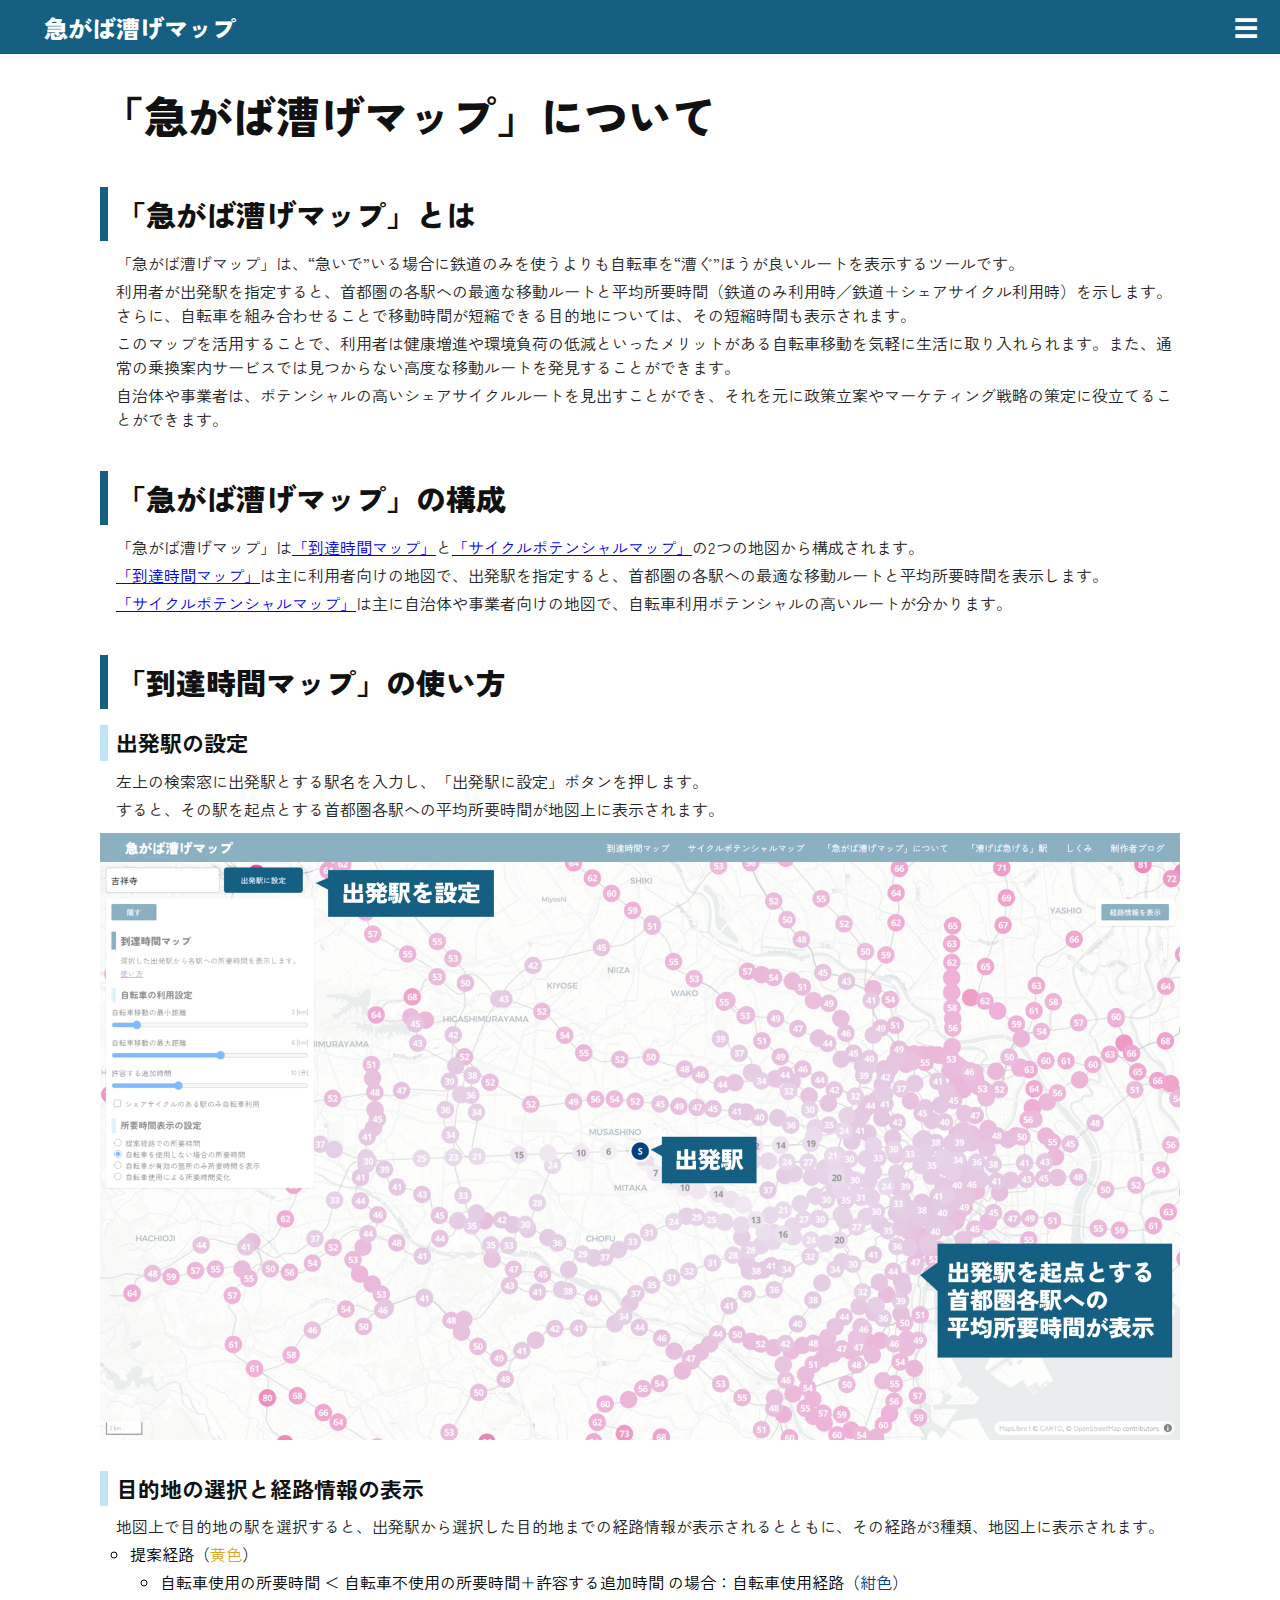
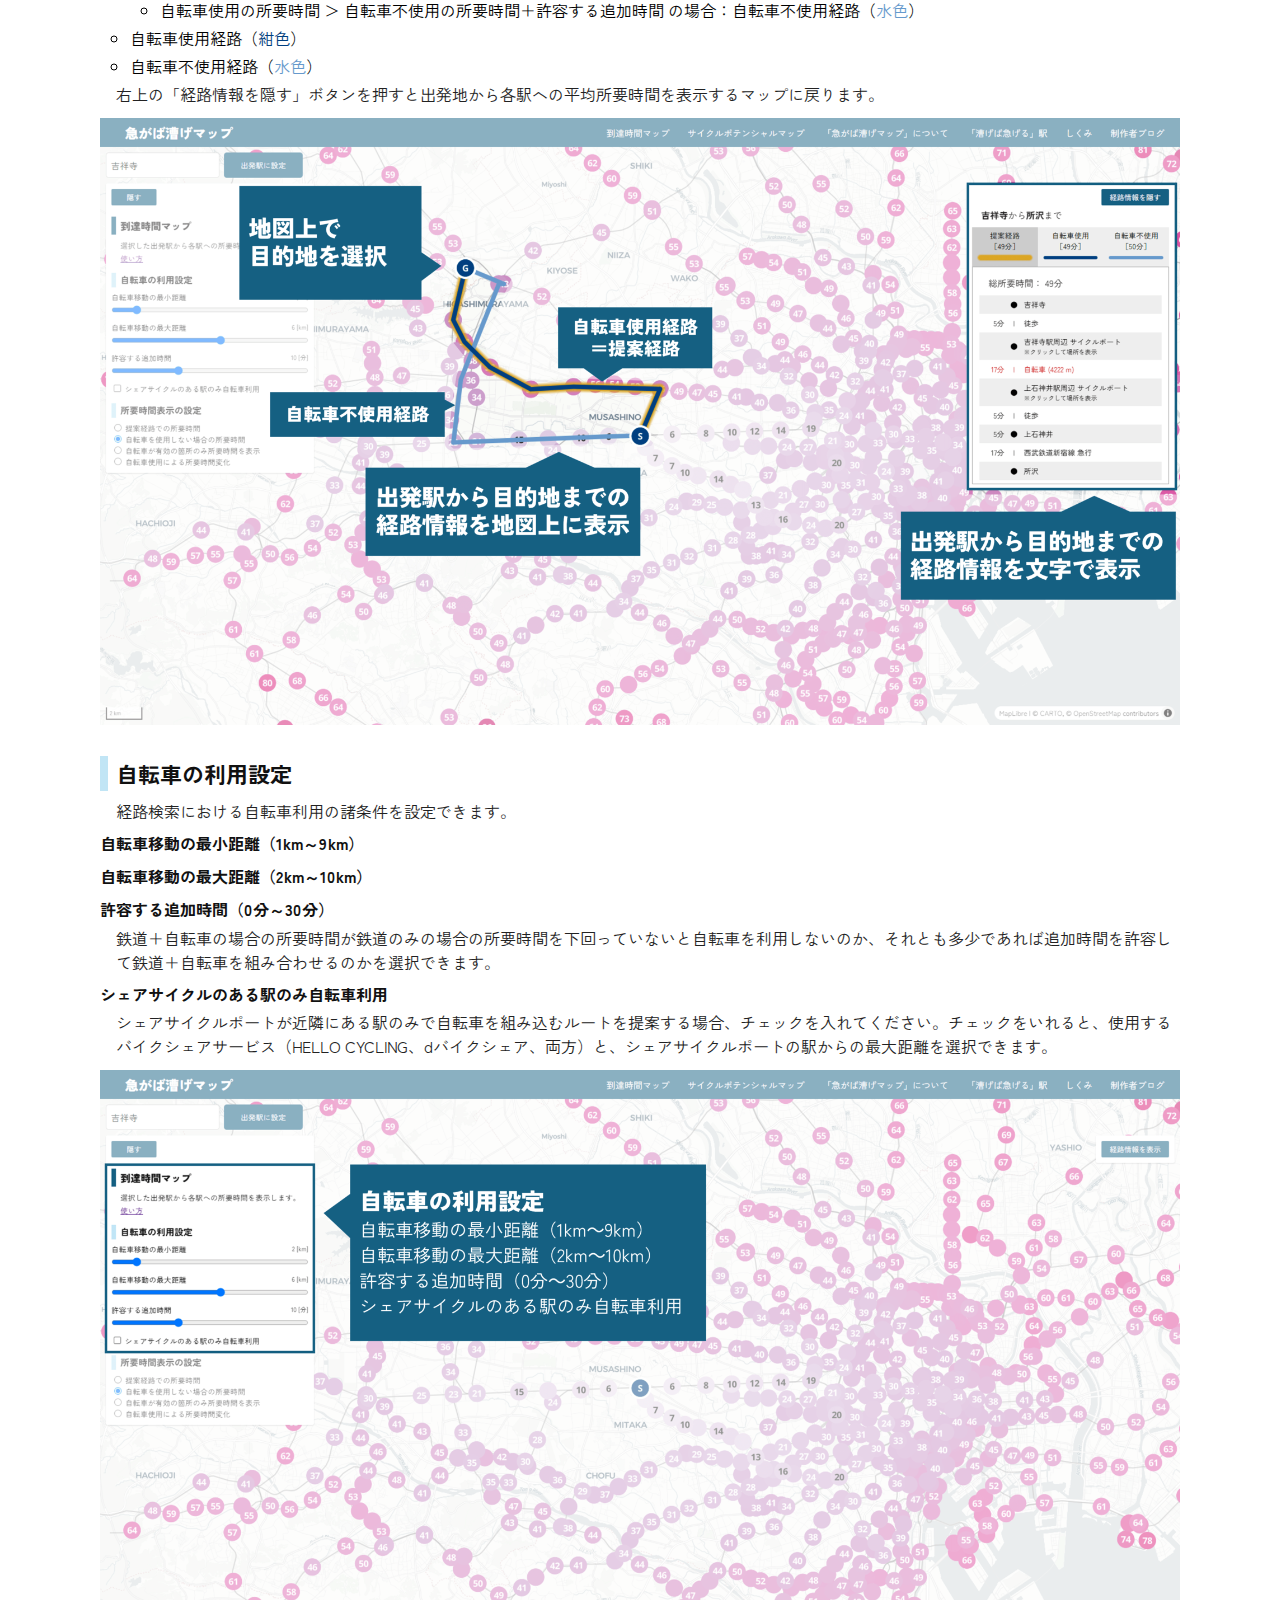
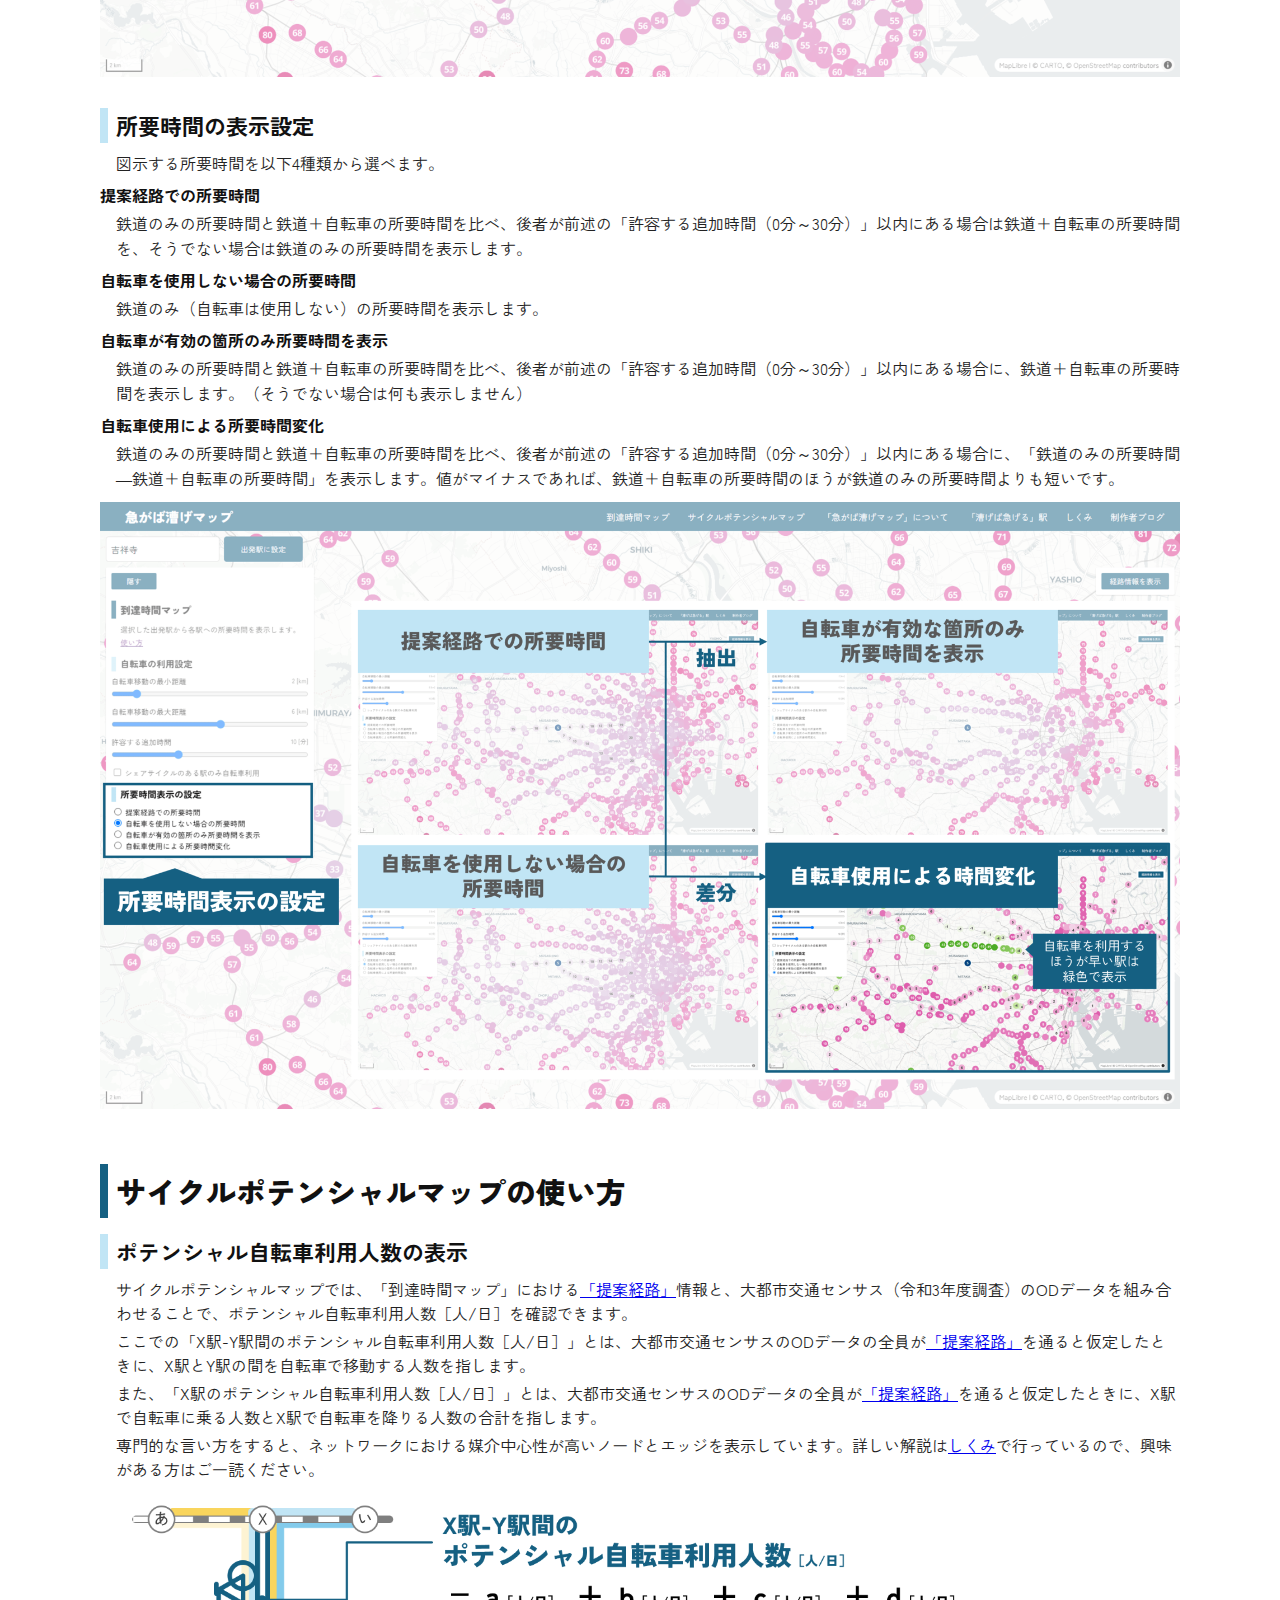
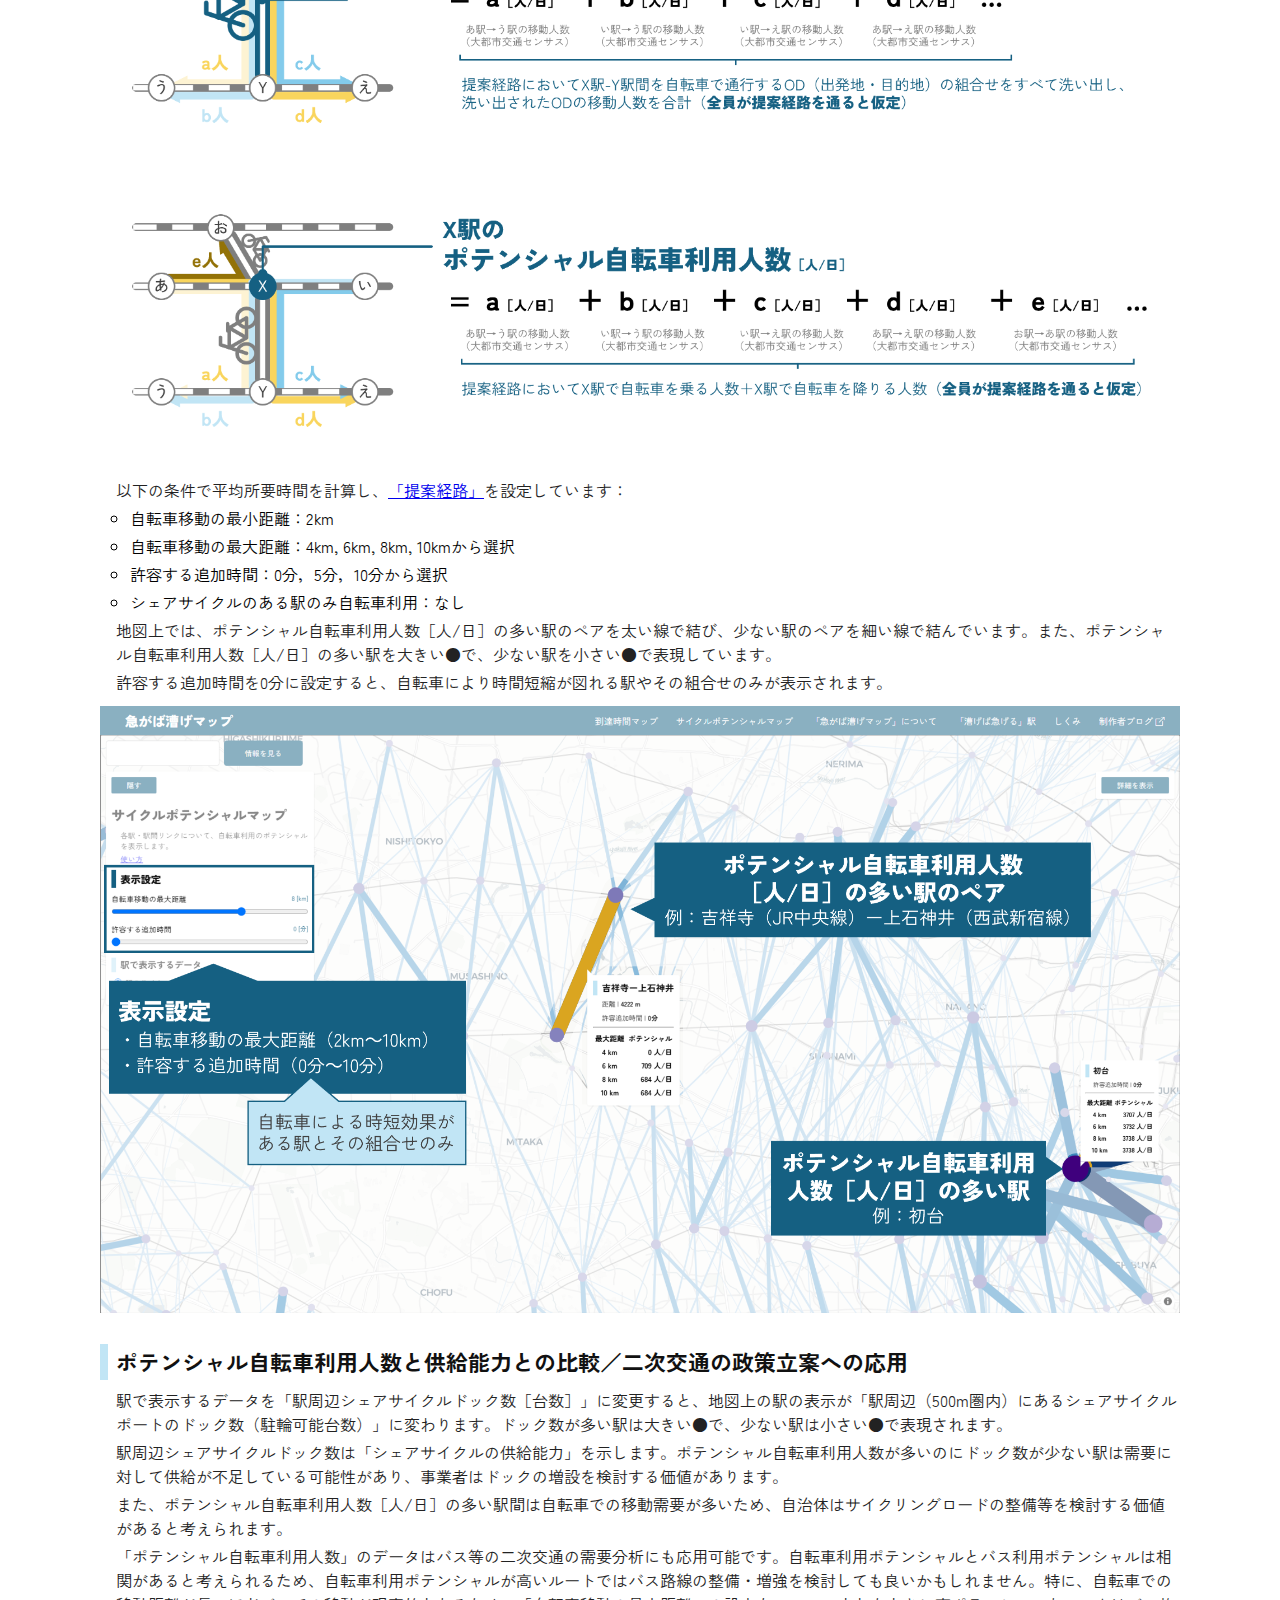
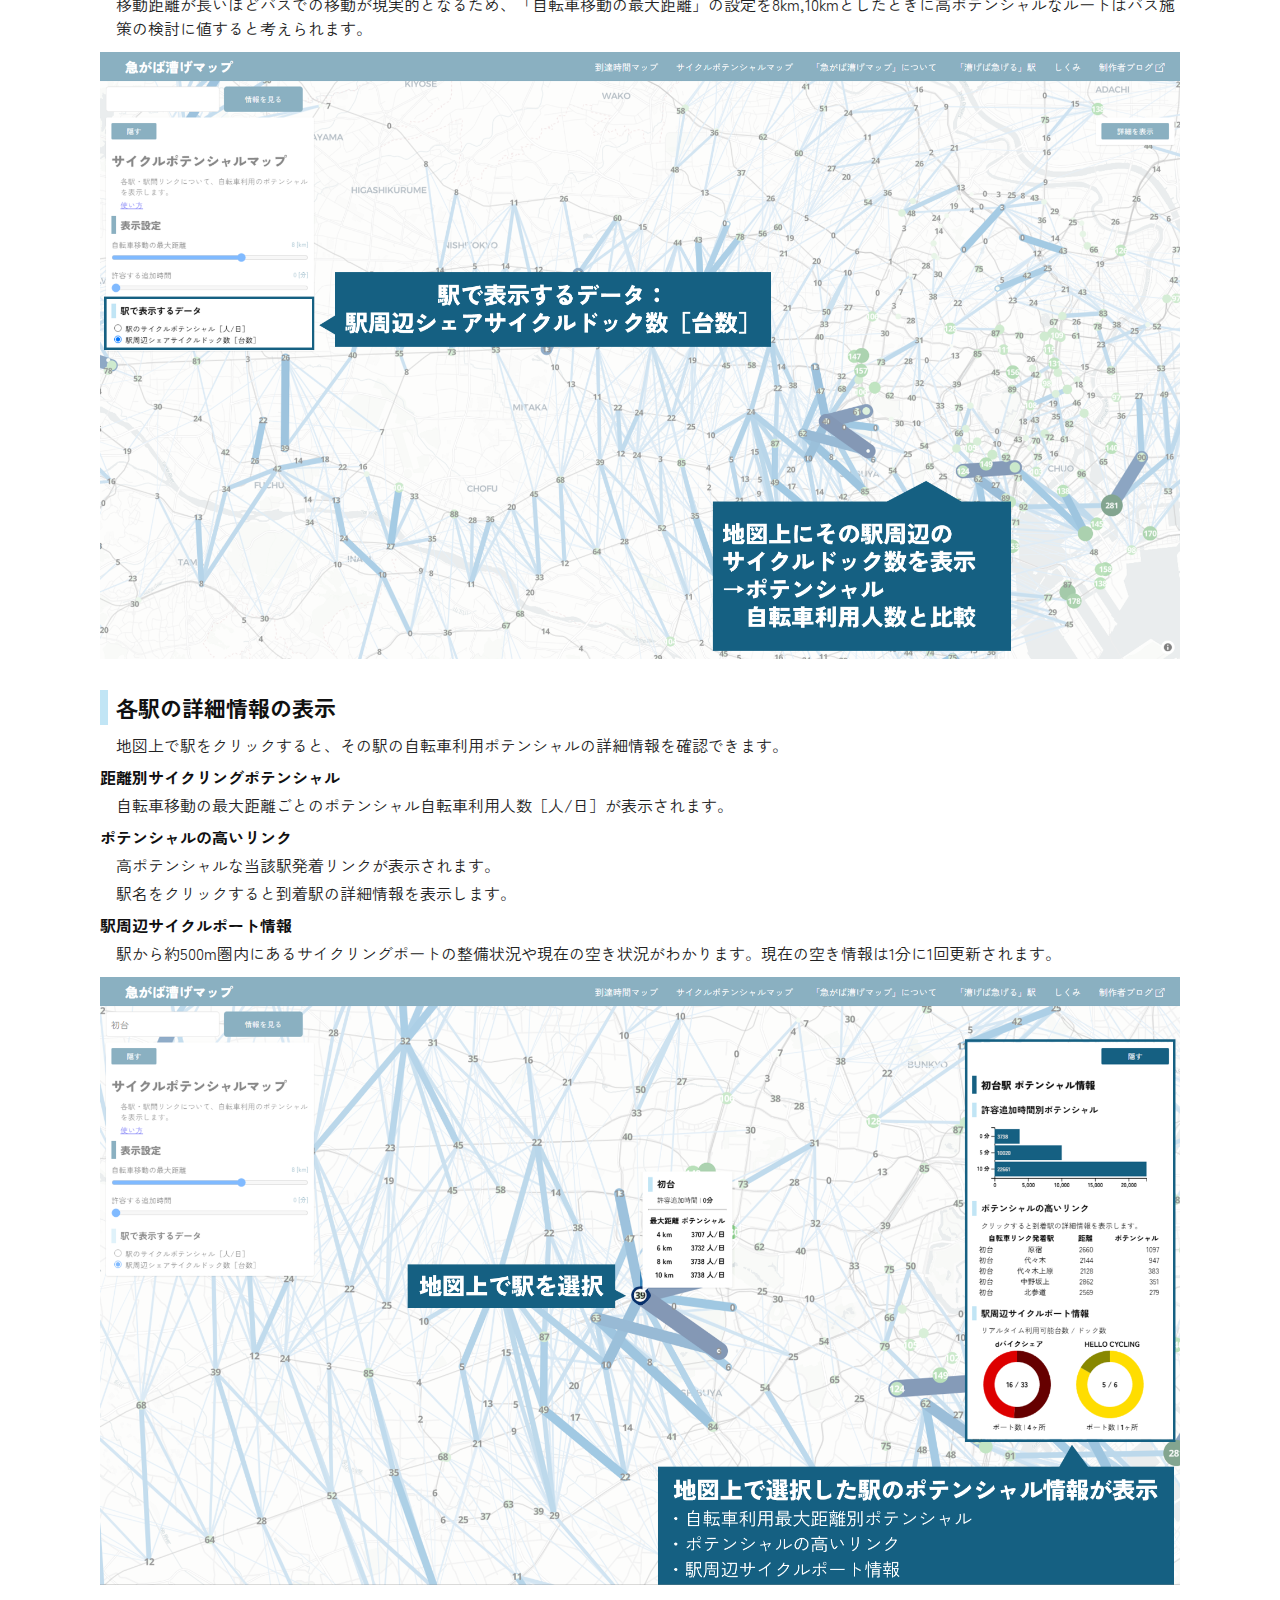
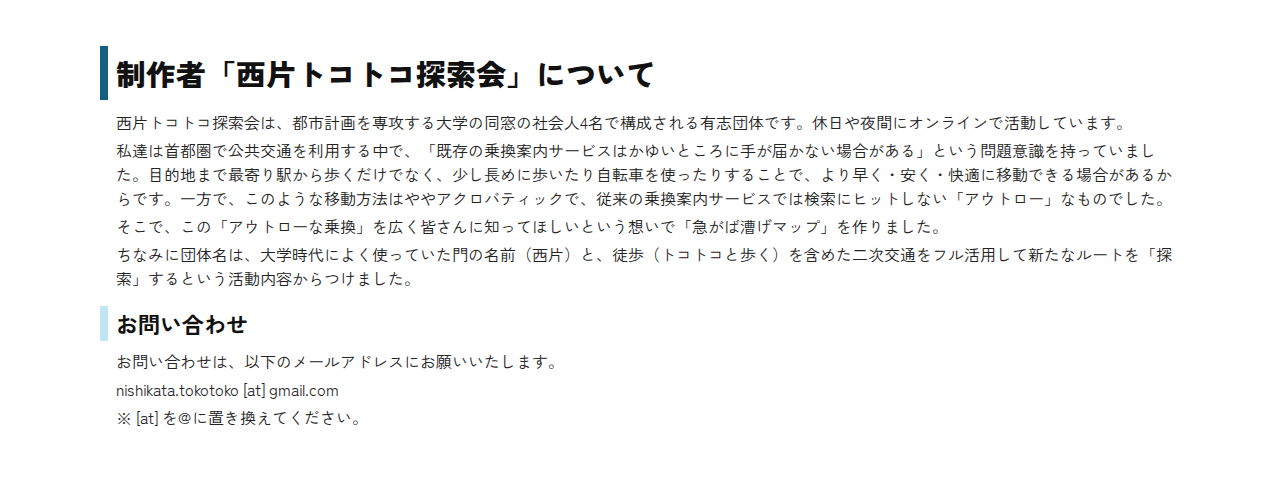
==== commit fe518fcb: "問い合わせの更新" ====
--- a/docs/about.html
+++ b/docs/about.html
@@ -159,6 +159,11 @@
         <p>私達は首都圏で公共交通を利用する中で、「既存の乗換案内サービスはかゆいところに手が届かない場合がある」という問題意識を持っていました。目的地まで最寄り駅から歩くだけでなく、少し長めに歩いたり自転車を使ったりすることで、より早く・安く・快適に移動できる場合があるからです。一方で、このような移動方法はややアクロバティックで、従来の乗換案内サービスでは検索にヒットしない「アウトロー」なものでした。</p>
         <p>そこで、この「アウトローな乗換」を広く皆さんに知ってほしいという想いで「急がば漕げマップ」を作りました。</p>
         <p>ちなみに団体名は、大学時代によく使っていた門の名前（西片）と、徒歩（トコトコと歩く）を含めた二次交通をフル活用して新たなルートを「探索」するという活動内容からつけました。</p>
+
+        <h3>お問い合わせ</h3>
+        <p>お問い合わせは、以下のメールアドレスにお願いいたします。</p>
+        <p>nishikata.tokotoko [at] gmail.com</p>
+        <p>※ [at] を@に置き換えてください。</p>
     </div>
 
     
